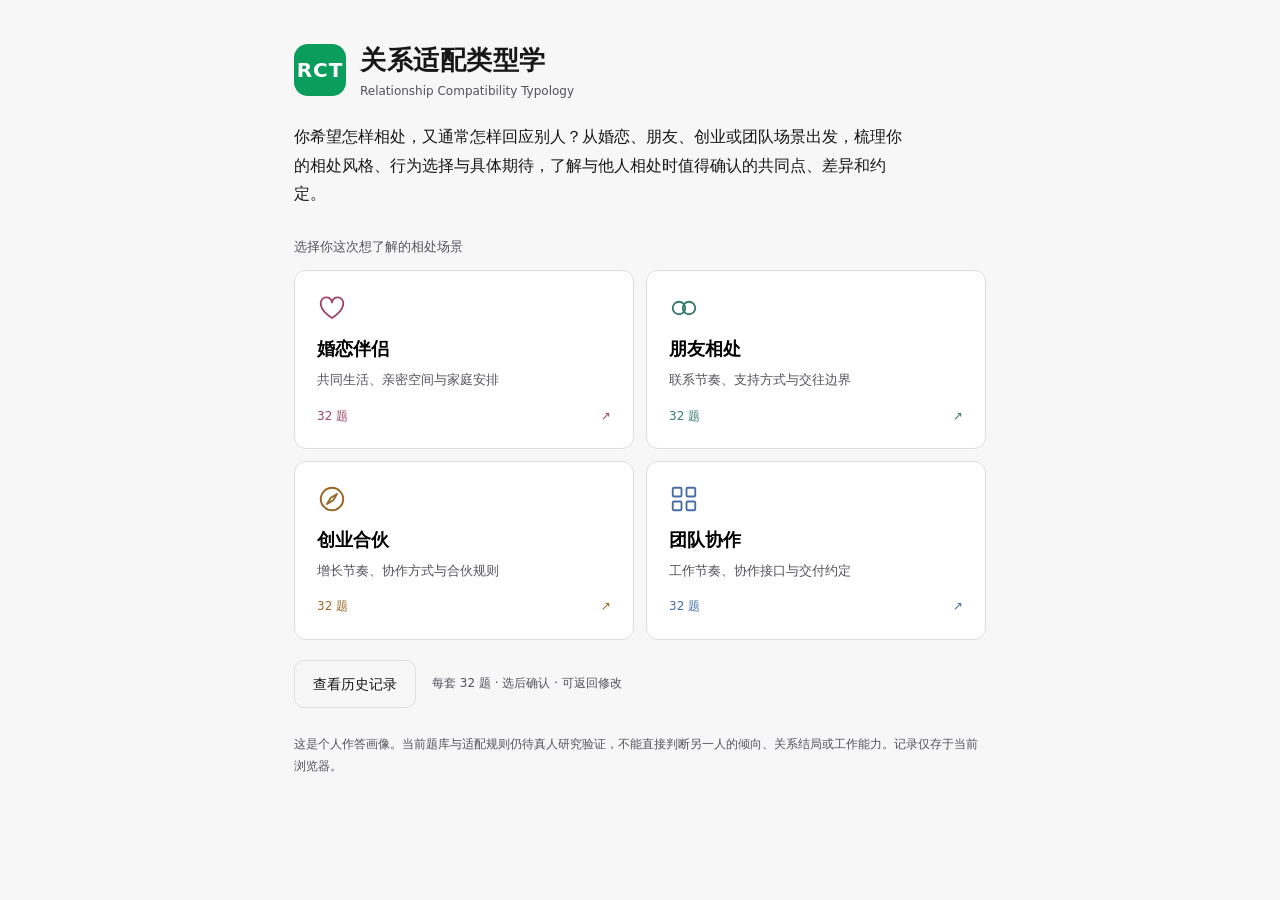
==== index.html @ 11aa34b8 "Add scene-specific assessments and fix persistent option highlight" ====
<!DOCTYPE html>
<html lang="zh-CN">
<head>
  <meta charset="UTF-8">
  <meta name="viewport" content="width=device-width, initial-scale=1.0">
  <meta name="description" content="RCT：分别从婚恋、朋友、创业和团队场景，梳理你的相处风格、行为选择与具体期待，形成个人画像和适配协商参考。">
  <title>RCT 关系适配类型学</title>
  <link rel="stylesheet" href="css/style.css?v=20261123-scenes-v2">
</head>
<body>
  <div class="app">

    <!-- ============ 首页 ============ -->
    <section id="page-home" class="page active">
      <header class="hero">
        <div class="brand">
          <span class="logo">RCT</span>
          <div class="brand-text">
            <h1>关系适配类型学</h1>
            <p class="sub">Relationship Compatibility Typology</p>
          </div>
        </div>
        <p class="lead">你希望怎样相处，又通常怎样回应别人？从婚恋、朋友、创业或团队场景出发，梳理你的相处风格、行为选择与具体期待，了解与他人相处时值得确认的共同点、差异和约定。</p>
      </header>

      <p class="entry-label">选择你这次想了解的相处场景</p>
      <div class="mode-cards" id="scene-entries"></div>
      <div class="home-history"><button type="button" id="btn-history" class="btn btn-ghost">查看历史记录<span id="history-count"></span></button><span class="muted">每套 32 题 · 选后确认 · 可返回修改</span></div>

      <div class="home-foot">
        <p class="muted">这是个人作答画像。当前题库与适配规则仍待真人研究验证，不能直接判断另一人的倾向、关系结局或工作能力。记录仅存于当前浏览器。</p>
      </div>
    </section>

    <!-- ============ 答题页 ============ -->
    <section id="page-quiz" class="page">
      <div class="quiz-scene-line"><strong id="quiz-scene"></strong><button type="button" class="text-btn" data-home>返回首页</button></div>
      <p id="quiz-context" class="quiz-context muted"></p>
      <div class="quiz-top">
        <div class="quiz-meta">
          <span id="quiz-sub">选择自己通常采用的做法</span>
          <span id="quiz-progress">第 1 / 32 题</span>
        </div>
        <div class="quiz-timer" id="quiz-timer">60s</div>
      </div>
      <div class="progress-track"><div id="quiz-progress-bar" class="progress-bar"></div></div>

      <div class="quiz-body">
        <h2 class="quiz-text" id="quiz-text" tabindex="-1"></h2>
        <div class="options" id="quiz-options" role="group" aria-labelledby="quiz-text"></div>
        <div class="quiz-actions"><button type="button" id="quiz-prev" class="btn btn-ghost" disabled>上一题</button><button type="button" id="quiz-next" class="btn" disabled>下一题</button></div>
        <p class="quiz-hint muted">60 秒仅作阅读提示，不会自动选择或跳题。</p>
      </div>
    </section>

    <!-- ============ 结果页 ============ -->
    <section id="page-result" class="page">
      <div class="result-card" id="result-card">
        <p class="result-scene" id="result-scene"></p>
        <div class="result-head">
          <span class="result-symbol" id="result-symbol"></span>
          <div>
            <div class="result-code" id="result-code"></div>
            <h2 id="result-type"></h2>
            <p class="result-axes" id="result-axes"></p>
          </div>
        </div>

        <p id="result-flex" class="profile-note hidden"></p>
        <div id="result-warn" class="warn-banner hidden"></div>

        <div class="result-grid">
          <div class="kv"><span class="k">核心特征</span><span id="result-core"></span></div>
          <div class="kv"><span class="k">行为线索</span><span id="result-strength"></span></div>
          <div class="kv"><span class="k">场景重点</span><span id="result-risk"></span></div>
        </div>

        <h3 class="sec-title">相处风格 · 三条方向轴</h3>
        <p class="dim-explainer muted">每轴三题，位置表示本次选择的合计方向。两端都可以有合理做法，不代表优劣或人群排名。</p>
        <div id="result-dims" class="dims"></div>

        <h3 class="sec-title">行为观察 · 八项回答分布</h3>
        <p class="dim-explainer muted">每项两题，按选项中主动说明、协商与跟进的行动计 0–6 分。图形只展示本次回答，不是能力评分或适配概率，面积没有综合意义。</p>
        <div id="result-radar" class="radar"></div>
        <div id="result-behaviors" class="behaviors"></div>

        <h3 class="sec-title">具体意愿与约定 · 单独确认</h3>
        <p class="dim-explainer muted">这些回答不计分、不被类型代替。实际适配需要与对方逐项确认。</p>
        <div id="result-conditions" class="conditions"></div>
        <div id="result-match" class="match-reco"></div>

        <div id="result-stability" class="stability hidden"></div>

        <div class="outcome-box">
          <h3 class="sec-title">研究反馈（可选）</h3>
          <p class="muted">可记录你与某人的实际相处情况。仅保存在当前浏览器，不会上传；导出后可供后续研究整理，保存反馈不会自动校准结果。</p>
          <div class="outcome-form">
            <label class="oc-field"><span>本次反馈场景</span>
              <input id="oc-relation" readonly>
            </label>
            <label class="oc-field"><span>相处时长</span>
              <select id="oc-duration">
                <option value="" selected disabled>请选择相处时长</option>
                <option value="short">&lt;6 个月</option>
                <option value="mid">6 个月–2 年</option>
                <option value="long">2 年以上</option>
              </select>
            </label>
            <label class="oc-field"><span>关系状态</span>
              <select id="oc-status">
                <option value="" selected disabled>请选择实际状态</option>
                <option value="good">稳定和谐</option>
                <option value="ok">一般</option>
                <option value="bad">矛盾较多</option>
                <option value="ended">已结束</option>
              </select>
            </label>
            <label class="oc-field"><span>对方在同一场景的自测风格（未知时留空）</span>
              <select id="oc-partner"><option value="">不知道或尚未测试</option></select>
            </label>
            <button id="btn-save-outcome" class="btn btn-ghost">保存到本地</button>
            <span id="oc-saved" class="muted hidden" role="status">已保存到当前浏览器 ✓</span>
          </div>
        </div>

        <p id="result-storage" class="storage-note muted" role="status"></p>
        <div class="actions">
          <button id="btn-again" class="btn">再测一次</button>
          <button id="btn-export-result" class="btn btn-ghost">导出本次画像</button>
          <button class="btn btn-ghost" data-home>返回首页</button>
        </div>
      </div>
    </section>

    <!-- ============ 历史页 ============ -->
    <section id="page-history" class="page">
      <div class="result-card">
        <h2 class="sec-title">历史记录</h2>
        <label class="oc-field history-filter"><span>查看场景</span><select id="history-scene"><option value="all">全部场景</option><option value="love">婚恋伴侣</option><option value="friend">朋友相处</option><option value="venture">创业合伙</option><option value="team">团队协作</option><option value="legacy">旧版通用测评</option></select></label>
        <div id="history-list"></div>
        <div class="actions">
          <button id="btn-export-json" class="btn btn-ghost">导出 JSON</button>
          <button id="btn-export-csv" class="btn btn-ghost">导出 CSV</button>
          <button class="btn" data-home>返回首页</button>
        </div>
      </div>
    </section>

  </div>

  <script src="js/questionBank.js?v=20261123-scenes-v2"></script>
  <script src="js/banks/love.js?v=20261123-scenes-v2"></script>
  <script src="js/banks/friend.js?v=20261123-scenes-v2"></script>
  <script src="js/banks/venture.js?v=20261123-scenes-v2"></script>
  <script src="js/banks/team.js?v=20261123-scenes-v2"></script>
  <script src="js/scoring.js?v=20261123-scenes-v2"></script>
  <script src="js/report.js?v=20261123-scenes-v2"></script>
  <script src="js/app.js?v=20261123-scenes-v2"></script>
</body>
</html>
---- css/style.css ----
:root {
  --green: #0a9d5c;
  --green-strong: #077a47;
  --green-soft: #e5f6ee;
  --ink: #171717;
  --muted: #52525b;
  --line: #dedee2;
  --bg: #f7f7f8;
  --card: #fff;
  --danger: #b73b31;
  --warn: #80561b;
  --warn-soft: #fdf3e0;
  --type-color: #347363;
  --radius: 12px;
  --font: "SF Pro Text", "PingFang SC", system-ui, -apple-system, "Segoe UI", Roboto, sans-serif;
}
* { box-sizing: border-box; margin: 0; padding: 0; }
html, body { font-family: var(--font); color: var(--ink); background: var(--bg); line-height: 1.6; -webkit-font-smoothing: antialiased; }
button, input, select { font: inherit; }
button { touch-action: manipulation; -webkit-tap-highlight-color: transparent; }
button:focus-visible, select:focus-visible, input:focus-visible, summary:focus-visible {
  outline: 3px solid #466da6; outline-offset: 3px;
}
.app { max-width: 740px; margin: 0 auto; padding: 40px 24px 64px; }
.page { display: none; }
.page.active { display: block; animation: fadein .2s ease; }
@keyframes fadein { from { opacity: 0; } to { opacity: 1; } }
.hidden { display: none !important; }
.muted { color: var(--muted); font-size: 14px; }

.hero { margin-bottom: 28px; }
.brand { display: flex; align-items: center; gap: 14px; margin-bottom: 22px; }
.logo { display: grid; place-items: center; width: 52px; height: 52px; border-radius: 14px; background: var(--green); color: #fff; font-weight: 700; font-size: 20px; letter-spacing: 1px; flex-shrink: 0; }
.brand-text h1 { font-size: 26px; font-weight: 700; letter-spacing: .5px; }
.brand-text .sub { color: var(--muted); font-size: 12px; }
.lead { font-size: 16px; line-height: 1.8; max-width: 620px; }
.entry-label { font-size: 13px; color: var(--muted); margin-bottom: 12px; }
.mode-cards { display: grid; grid-template-columns: 1fr 1fr; gap: 12px; }
.mode-card { position: relative; display: flex; flex-direction: column; align-items: flex-start; gap: 6px; min-width: 0; padding: 22px; background: var(--card); border: 1px solid var(--line); border-radius: var(--radius); text-align: left; cursor: pointer; transition: border-color .15s; }
.mode-icon { color: var(--scene-color); width: 30px; height: 30px; margin-bottom: 6px; }
.mode-icon svg { width: 100%; height: 100%; }
.mode-title { font-size: 18px; font-weight: 600; }
.mode-desc { font-size: 13px; color: var(--muted); line-height: 1.6; }
.mode-count { margin-top: 10px; color: var(--scene-color); font-size: 12px; width: 100%; display: flex; justify-content: space-between; }
.home-history { display: flex; align-items: center; gap: 16px; margin-top: 20px; flex-wrap: wrap; }
.home-history .muted { font-size: 12px; }
.home-foot { margin-top: 26px; }
.home-foot p { font-size: 12px; line-height: 1.8; }

.quiz-scene-line { display: flex; align-items: center; justify-content: space-between; gap: 12px; margin-bottom: 8px; }
.text-btn { border: 0; background: transparent; color: var(--muted); padding: 8px 4px; cursor: pointer; font-size: 13px; min-height: 44px; }
.quiz-context { font-size: 13px; margin-bottom: 24px; }
.quiz-top { display: flex; justify-content: space-between; align-items: center; margin-bottom: 10px; gap: 12px; }
.quiz-meta { display: flex; flex-direction: column; gap: 3px; }
#quiz-sub { font-size: 13px; font-weight: 500; }
#quiz-progress { font-size: 12px; color: var(--muted); }
.quiz-timer { font-size: 20px; font-weight: 600; color: var(--green-strong); min-width: 44px; text-align: right; font-variant-numeric: tabular-nums; }
.quiz-timer.danger { color: var(--danger); }
.progress-track { height: 4px; background: var(--line); border-radius: 2px; overflow: hidden; margin-bottom: 28px; }
.progress-bar { height: 100%; background: var(--green); }
.quiz-body { max-width: 620px; }
.quiz-text { font-size: 21px; font-weight: 600; line-height: 1.55; margin-bottom: 24px; }
.quiz-text:focus { outline: none; }
.options { display: flex; flex-direction: column; gap: 10px; }
.option { display: flex; align-items: center; justify-content: space-between; gap: 12px; width: 100%; padding: 16px 18px; background: var(--card); border: 1px solid var(--line); border-radius: 10px; font-size: 16px; text-align: left; cursor: pointer; color: var(--ink); line-height: 1.55; transition: border-color .15s, background .15s; }
.option-label { flex: 1; min-width: 0; }
.choice-marker { width: 20px; flex-shrink: 0; font-weight: 700; color: var(--green-strong); text-align: center; }
.option.selected { border-color: var(--green); background: var(--green-soft); font-weight: 600; }
/* 选中只能来自 .selected。鼠标 hover 保持中性色，触屏不设置 hover。 */
@media (hover: hover) and (pointer: fine) {
  .option:hover:not(.selected) { border-color: #9b9ba4; background: #fafafa; }
  .mode-card:hover { border-color: var(--scene-color); }
  .btn:not(:disabled):hover { background: var(--green-strong); }
  .btn-ghost:not(:disabled):hover { background: #eeeeef; }
}
.quiz-actions { display: flex; justify-content: space-between; gap: 12px; margin-top: 22px; }
.quiz-actions .btn { min-width: 108px; }
.quiz-hint { font-size: 12px; margin-top: 16px; }

.result-card { background: var(--card); border: 1px solid var(--line); border-radius: var(--radius); padding: 28px; }
.result-scene { font-size: 12px; color: var(--type-color); margin-bottom: 18px; }
.result-head { display: flex; align-items: flex-start; gap: 16px; margin-bottom: 22px; }
.result-symbol { width: 48px; height: 48px; color: var(--type-color); flex-shrink: 0; padding: 4px; margin-top: 6px; }
.result-symbol svg { width: 100%; height: 100%; }
.result-code { color: var(--type-color); font-weight: 700; font-size: 14px; letter-spacing: 1px; margin-bottom: 4px; }
.result-head h2 { font-size: 24px; font-weight: 700; line-height: 1.4; }
.result-axes { color: var(--muted); font-size: 13px; margin-top: 8px; line-height: 1.8; }
.profile-note { border-left: 3px solid var(--type-color); padding-left: 12px; color: var(--muted); font-size: 13px; margin-bottom: 20px; }
.warn-banner { background: var(--warn-soft); color: var(--warn); border-radius: 10px; padding: 12px 16px; font-size: 13px; margin-bottom: 20px; }
.result-grid { display: flex; flex-direction: column; gap: 12px; margin-bottom: 32px; }
.kv { display: flex; gap: 12px; font-size: 14px; line-height: 1.8; }
.kv .k { flex-shrink: 0; width: 64px; color: var(--muted); font-size: 12px; padding-top: 2px; }
.sec-title { font-size: 16px; font-weight: 600; margin-bottom: 12px; margin-top: 8px; }
.dim-explainer { margin-bottom: 16px; font-size: 12px; line-height: 1.8; }
.dims { display: flex; flex-direction: column; gap: 18px; margin-bottom: 32px; }
.axis-caption { display: flex; justify-content: space-between; font-size: 13px; margin-bottom: 12px; }
.axis-caption strong { font-weight: 500; }
.axis-caption span { color: var(--type-color); }
.axis-track { position: relative; height: 6px; border-radius: 4px; background: #ececee; margin: 0 6px; }
.axis-center { position: absolute; left: 50%; top: -3px; height: 12px; border-left: 1px solid #acacb3; }
.axis-point { position: absolute; width: 12px; height: 12px; background: var(--type-color); border: 2px solid var(--card); border-radius: 50%; top: -3px; transform: translateX(-50%); box-shadow: 0 0 0 1px var(--type-color); }
.dim-endpoints { display: flex; justify-content: space-between; gap: 8px; margin-top: 9px; font-size: 11px; color: var(--muted); }
.axis-evidence { font-size: 11px; margin-top: 6px; }

.radar { max-width: 440px; margin: -8px auto 8px; }
.radar svg { display: block; width: 100%; height: auto; }
.radar-ring { fill: none; stroke: #dedee2; stroke-width: 1; }
.radar-spoke { stroke: #e8e8eb; stroke-width: 1; }
.radar-data { fill: var(--type-color); fill-opacity: .12; stroke: var(--type-color); stroke-width: 1.5; }
.radar-dot { fill: var(--type-color); }
.radar text { font: 12px var(--font); fill: var(--muted); }
.behaviors { margin-bottom: 32px; }
.behavior-row { border-bottom: 1px solid var(--line); }
.behavior-row summary, .candidate-details > summary { cursor: pointer; font-size: 13px; padding: 14px 0; min-height: 44px; }
.behavior-row summary { display: flex; justify-content: space-between; align-items: baseline; gap: 12px; list-style: none; }
.behavior-row summary::before { content: "+"; width: 10px; color: var(--muted); }
.behavior-row[open] summary::before { content: "−"; }
.behavior-row summary > span:first-child { flex: 1; }
.behavior-level { color: var(--muted); font-size: 12px; }
.behavior-row > p { margin: 0 0 12px; font-size: 12px; line-height: 1.8; }
.answer-evidence { padding-left: 10px; border-left: 2px solid var(--line); }
.answer-evidence span, .answer-evidence strong { display: block; }
.answer-evidence span { color: var(--muted); }
.answer-evidence strong { font-weight: 500; }
.conditions { margin-bottom: 32px; }
.condition-row { padding: 14px 0; border-bottom: 1px solid var(--line); }
.condition-row > div { display: flex; flex-direction: column; gap: 4px; font-size: 14px; }
.condition-row strong { font-weight: 500; font-size: 12px; color: var(--muted); }
.condition-row p { font-size: 12px; line-height: 1.8; margin-top: 6px; }

.match-reco { margin-bottom: 28px; }
.match-needs { margin: 12px 0 10px; padding-left: 20px; font-size: 14px; }
.match-needs li { padding: 4px 0; }
.candidate-details { margin-top: 10px; border-top: 1px solid var(--line); }
.candidate-details > summary { color: var(--type-color); font-weight: 500; }
.match-group { display: flex; align-items: flex-start; gap: 12px; padding: 16px 0; border-bottom: 1px solid var(--line); }
.match-group:last-child { border-bottom: none; }
.match-label { flex-shrink: 0; width: 82px; padding: 4px 0; border-radius: 6px; font-size: 11px; font-weight: 500; text-align: center; background: #f1f1f4; color: var(--muted); }
.match-label.same { background: var(--green-soft); color: var(--green-strong); }
.match-label.discuss { background: var(--warn-soft); color: var(--warn); }
.match-types { display: flex; flex-direction: column; gap: 12px; flex: 1; min-width: 0; list-style: none; }
.match-candidate p { margin-top: 5px; font-size: 12px; overflow-wrap: anywhere; line-height: 1.8; }
.match-chip { display: inline-block; padding: 3px 8px; border-left: 2px solid var(--chip-color); font-size: 13px; color: var(--ink); }
.match-note { margin-top: 8px; font-size: 12px; }
.stability { background: #f2f2f5; border-radius: 10px; padding: 14px 16px; font-size: 12px; margin-bottom: 24px; }

.outcome-box { border-top: 1px solid var(--line); padding-top: 20px; margin-bottom: 24px; }
.outcome-box > p { font-size: 12px; line-height: 1.8; }
.outcome-form { display: flex; flex-direction: column; gap: 12px; margin-top: 12px; }
.oc-field { display: flex; flex-direction: column; gap: 6px; font-size: 12px; color: var(--muted); }
.oc-field select, .oc-field input { padding: 10px 12px; min-height: 44px; border: 1px solid var(--line); border-radius: 8px; font-size: 14px; color: var(--ink); background: var(--card); width: 100%; }
.oc-field input[readonly] { background: var(--bg); color: var(--muted); }
.storage-note { font-size: 12px; margin: 20px 0 12px; }
.actions { display: flex; flex-wrap: wrap; gap: 10px; margin-top: 12px; }
.btn { padding: 12px 18px; min-height: 44px; background: var(--green); color: #fff; border: 1px solid transparent; border-radius: 10px; font-size: 14px; font-weight: 600; cursor: pointer; }
.btn-ghost { background: transparent; color: var(--ink); border-color: var(--line); font-weight: 500; }
.btn:disabled { background: #e8e8eb; color: #73737b; border-color: transparent; cursor: default; }

.history-filter { margin-bottom: 20px; max-width: 240px; }
.history-summary { background: #f2f2f5; border-radius: 10px; padding: 14px 16px; font-size: 13px; margin-bottom: 16px; }
.history-summary .muted { margin-top: 8px; font-size: 12px; }
.history-item { display: flex; justify-content: space-between; align-items: center; gap: 16px; padding: 16px 0; border-bottom: 1px solid var(--line); }
.history-item > div { min-width: 0; }
.h-scene, .h-type, .h-time { display: block; }
.h-scene { color: var(--muted); font-size: 11px; margin-bottom: 4px; }
.h-type { font-weight: 500; font-size: 14px; overflow-wrap: anywhere; }
.h-time { color: var(--muted); font-size: 11px; margin-top: 4px; }
.history-item .btn { flex-shrink: 0; font-size: 12px; padding: 10px 12px; }
#btn-clear-history { margin-top: 20px; }
@media (max-width: 520px) {
  .app { padding: 24px 16px 48px; }
  .result-card { padding: 20px 16px; }
  .quiz-text { font-size: 19px; }
  .option { font-size: 15px; padding: 14px; }
  .brand-text h1 { font-size: 22px; }
  .mode-card { padding: 16px; }
  .mode-title { font-size: 16px; }
  .mode-desc { font-size: 12px; }
  .mode-icon { width: 26px; height: 26px; }
  .result-head { gap: 12px; }
  .result-symbol { width: 36px; height: 36px; }
  .result-head h2 { font-size: 20px; }
  .match-group { flex-direction: column; gap: 8px; }
  .behavior-row summary { gap: 7px; font-size: 12px; }
  .behavior-level { font-size: 11px; }
  .radar text { font-size: 13px; }
}
@media (prefers-reduced-motion: reduce) {
  .page.active { animation: none; }
  .option, .mode-card { transition: none; }
}
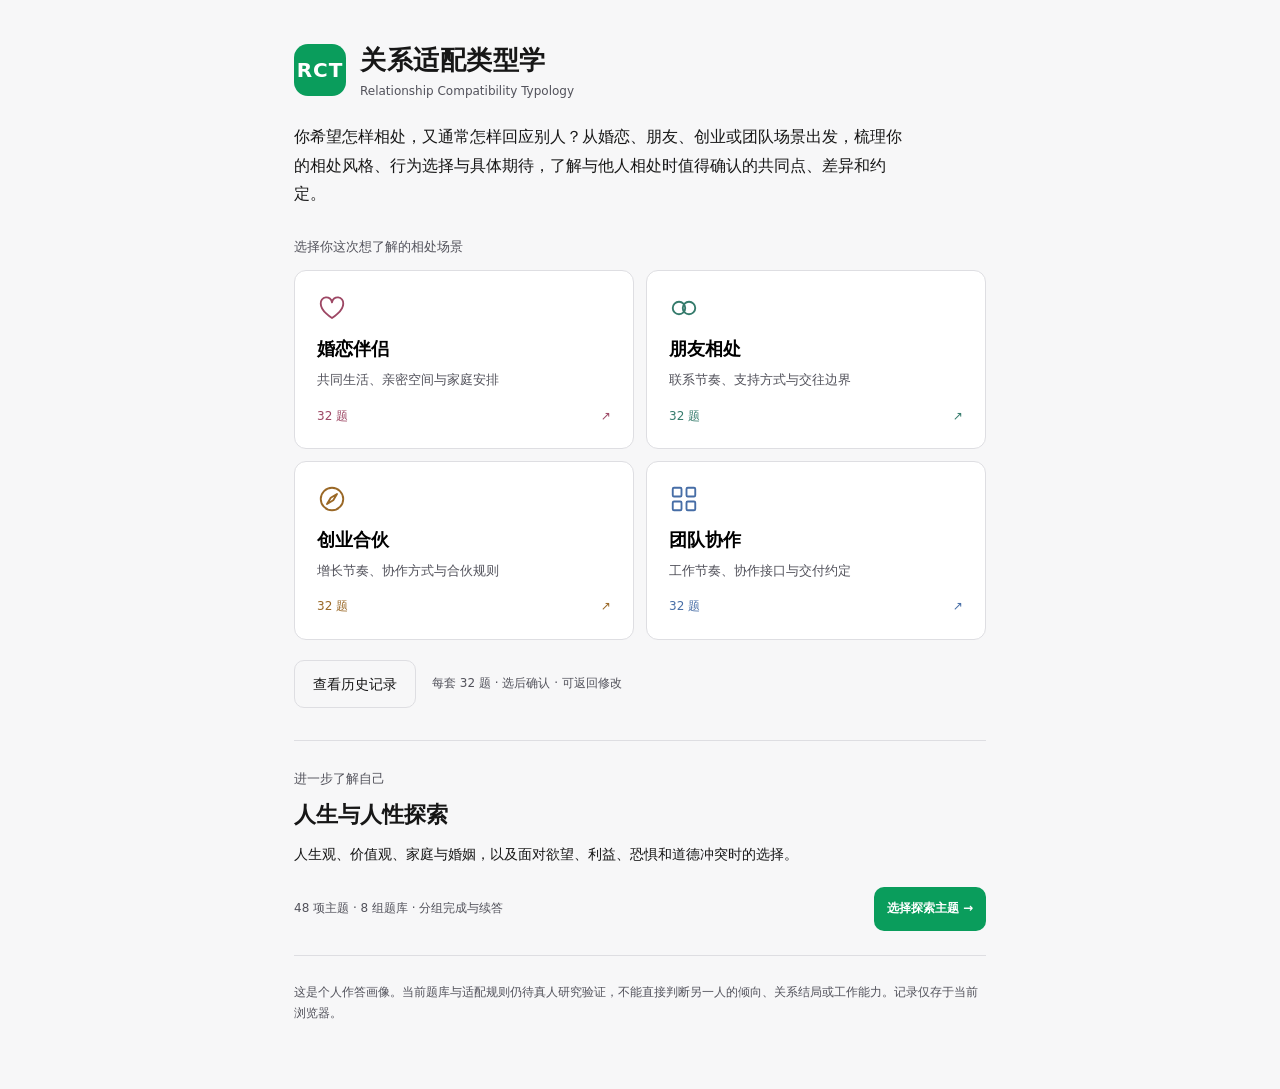
==== commit d9a146c7: "Add 48-topic self exploration and simplify Chinese questions" ====
--- a/index.html
+++ b/index.html
@@ -3,9 +3,9 @@
 <head>
   <meta charset="UTF-8">
   <meta name="viewport" content="width=device-width, initial-scale=1.0">
-  <meta name="description" content="RCT：分别从婚恋、朋友、创业和团队场景，梳理你的相处风格、行为选择与具体期待，形成个人画像和适配协商参考。">
+  <meta name="description" content="RCT：婚恋、朋友、创业、团队四套关系题库；另有涵盖人生、价值、家庭、欲望、忠诚和道德选择的48项自我探索。">
   <title>RCT 关系适配类型学</title>
-  <link rel="stylesheet" href="css/style.css?v=20261123-scenes-v2">
+  <link rel="stylesheet" href="css/style.css?v=20261123-exploration-v1">
 </head>
 <body>
   <div class="app">
@@ -26,6 +26,13 @@
       <p class="entry-label">选择你这次想了解的相处场景</p>
       <div class="mode-cards" id="scene-entries"></div>
       <div class="home-history"><button type="button" id="btn-history" class="btn btn-ghost">查看历史记录<span id="history-count"></span></button><span class="muted">每套 32 题 · 选后确认 · 可返回修改</span></div>
+
+      <div class="exploration-entry">
+        <span class="entry-label">进一步了解自己</span>
+        <h2>人生与人性探索</h2>
+        <p>人生观、价值观、家庭与婚姻，以及面对欲望、利益、恐惧和道德冲突时的选择。</p>
+        <div class="ex-group-bottom"><span class="muted">48 项主题 · 8 组题库 · 分组完成与续答</span><button type="button" id="btn-exploration" class="btn">选择探索主题 →</button></div>
+      </div>
 
       <div class="home-foot">
         <p class="muted">这是个人作答画像。当前题库与适配规则仍待真人研究验证，不能直接判断另一人的倾向、关系结局或工作能力。记录仅存于当前浏览器。</p>
@@ -146,15 +153,76 @@
       </div>
     </section>
 
+    <section id="page-exploration" class="page">
+      <div class="quiz-scene-line"><strong>人生与人性探索</strong><button type="button" class="text-btn" data-home>返回首页</button></div>
+      <h2 class="ex-heading">从你在意的主题开始</h2>
+      <p class="ex-intro">每组包含 6 项主题，约 30 题，不必一次做完。结果逐项梳理你的回答，并给出反思问题。涉及亲密、信仰或生命的内容可以跳过。</p>
+      <p id="ex-total" class="ex-total"></p>
+      <p id="ex-hub-storage" class="storage-note muted" role="status"></p>
+      <div id="ex-groups" class="ex-groups"></div>
+      <div class="actions">
+        <button type="button" id="ex-overview" class="btn">查看 48 项总览</button>
+        <button type="button" id="ex-export-data" class="btn btn-ghost">导出探索记录</button>
+        <button type="button" id="ex-clear" class="btn btn-ghost">清空探索记录</button>
+      </div>
+      <h3 class="sec-title ex-history-title">已保存的探索报告</h3>
+      <div id="ex-snapshots"></div>
+      <p class="quiz-hint muted">这 48 项是内容主题，存在交叉。题库尚未经过真人效度研究，回答用于自我梳理，不用于判断人品或预测行为。记录仅存当前浏览器。</p>
+    </section>
+
+    <section id="page-exploration-quiz" class="page">
+      <div class="quiz-scene-line"><strong id="ex-quiz-group"></strong><button type="button" class="text-btn" data-ex-hub>返回主题页</button></div>
+      <p id="ex-quiz-hint" class="quiz-context muted"></p>
+      <div class="quiz-top"><span id="ex-topic" class="ex-topic-label"></span><span id="ex-quiz-progress" class="muted"></span></div>
+      <div class="progress-track"><div id="ex-progress-bar" class="progress-bar"></div></div>
+      <div class="quiz-body">
+        <h2 id="ex-text" class="quiz-text" tabindex="-1"></h2>
+        <div id="ex-options" class="options" role="group" aria-labelledby="ex-text"></div>
+        <div class="quiz-actions ex-quiz-actions">
+          <button type="button" id="ex-prev" class="btn btn-ghost">上一题</button>
+          <button type="button" id="ex-skip" class="btn btn-ghost">跳过本题</button>
+          <button type="button" id="ex-next" class="btn" disabled>下一题</button>
+        </div>
+        <p id="ex-quiz-storage" class="quiz-hint muted" role="status"></p>
+      </div>
+    </section>
+
+    <section id="page-exploration-result" class="page">
+      <div class="result-card">
+        <div class="quiz-scene-line"><strong>人生与人性探索 · 回答梳理</strong><button type="button" class="text-btn" data-ex-hub>返回主题页</button></div>
+        <h2 id="ex-report-title" class="ex-heading"></h2>
+        <p id="ex-report-meta" class="ex-total"></p>
+        <p class="ex-intro">展开主题，查看你在每个情境中的选择与反思提示。你可以用真实经历核对回答，也可以回看修改。跳过与未答均保留原状态。</p>
+        <p class="profile-note">本结果记录的是你此刻报告的选择。实际行为还受处境、资源和关系影响；不生成忠诚度、人品分或心理诊断。</p>
+        <div id="ex-report-topics"></div>
+        <p id="ex-report-storage" class="storage-note muted" role="status"></p>
+        <div class="actions">
+          <button type="button" id="ex-export-report" class="btn">导出本次报告</button>
+          <button type="button" class="btn btn-ghost" data-ex-hub>继续其他主题</button>
+          <button type="button" class="btn btn-ghost" data-home>返回首页</button>
+        </div>
+      </div>
+    </section>
   </div>
 
-  <script src="js/questionBank.js?v=20261123-scenes-v2"></script>
-  <script src="js/banks/love.js?v=20261123-scenes-v2"></script>
-  <script src="js/banks/friend.js?v=20261123-scenes-v2"></script>
-  <script src="js/banks/venture.js?v=20261123-scenes-v2"></script>
-  <script src="js/banks/team.js?v=20261123-scenes-v2"></script>
-  <script src="js/scoring.js?v=20261123-scenes-v2"></script>
-  <script src="js/report.js?v=20261123-scenes-v2"></script>
-  <script src="js/app.js?v=20261123-scenes-v2"></script>
+  <script src="js/questionBank.js?v=20261123-exploration-v1"></script>
+  <script src="js/banks/love.js?v=20261123-exploration-v1"></script>
+  <script src="js/banks/friend.js?v=20261123-exploration-v1"></script>
+  <script src="js/banks/venture.js?v=20261123-exploration-v1"></script>
+  <script src="js/banks/team.js?v=20261123-exploration-v1"></script>
+  <script src="js/scoring.js?v=20261123-exploration-v1"></script>
+  <script src="js/report.js?v=20261123-exploration-v1"></script>
+  <script src="js/exploration/catalog.js?v=20261123-exploration-v1"></script>
+  <script src="js/exploration/banks/needs.js?v=20261123-exploration-v1"></script>
+  <script src="js/exploration/banks/bonds.js?v=20261123-exploration-v1"></script>
+  <script src="js/exploration/banks/self.js?v=20261123-exploration-v1"></script>
+  <script src="js/exploration/banks/meaning.js?v=20261123-exploration-v1"></script>
+  <script src="js/exploration/banks/ethics.js?v=20261123-exploration-v1"></script>
+  <script src="js/exploration/banks/choices.js?v=20261123-exploration-v1"></script>
+  <script src="js/exploration/banks/society.js?v=20261123-exploration-v1"></script>
+  <script src="js/exploration/banks/growth.js?v=20261123-exploration-v1"></script>
+  <script src="js/exploration/model.js?v=20261123-exploration-v1"></script>
+  <script src="js/app.js?v=20261123-exploration-v1"></script>
+  <script src="js/exploration/app.js?v=20261123-exploration-v1"></script>
 </body>
 </html>
--- a/css/style.css
+++ b/css/style.css
@@ -167,6 +167,41 @@
 .h-time { color: var(--muted); font-size: 11px; margin-top: 4px; }
 .history-item .btn { flex-shrink: 0; font-size: 12px; padding: 10px 12px; }
 #btn-clear-history { margin-top: 20px; }
+.exploration-entry { margin-top: 32px; padding: 24px 0; border-top: 1px solid var(--line); border-bottom: 1px solid var(--line); }
+.exploration-entry h2 { font-size: 22px; margin: 6px 0 10px; }
+.exploration-entry > p { font-size: 14px; line-height: 1.8; max-width: 560px; }
+.exploration-entry .ex-group-bottom { margin-top: 20px; }
+.ex-heading { font-size: 24px; line-height: 1.5; margin: 24px 0 12px; }
+.ex-intro { color: var(--muted); font-size: 14px; line-height: 1.8; margin-bottom: 20px; }
+.ex-total { font-size: 13px; color: var(--green-strong); }
+.ex-groups { display: grid; grid-template-columns: 1fr 1fr; gap: 12px; margin-bottom: 24px; }
+.ex-group { background: var(--card); border: 1px solid var(--line); border-radius: var(--radius); padding: 18px; min-width: 0; }
+.ex-group-head { display: flex; align-items: baseline; justify-content: space-between; gap: 8px; margin-bottom: 12px; }
+.ex-group-head h3 { font-size: 16px; color: var(--scene-color); font-weight: 600; }
+.ex-group-head > span { flex-shrink: 0; font-size: 11px; color: var(--muted); }
+.ex-group > p { font-size: 12px; line-height: 1.9; }
+.ex-group-bottom { display: flex; align-items: center; justify-content: space-between; gap: 12px; flex-wrap: wrap; margin-top: 16px; }
+.ex-group-bottom .muted { font-size: 12px; }
+.ex-group-bottom .btn { padding: 10px 12px; font-size: 12px; }
+.ex-history-title { margin-top: 36px; }
+.ex-topic-label { font-size: 13px; color: var(--green-strong); }
+#ex-quiz-progress { flex-shrink: 0; font-size: 12px; }
+.ex-quiz-actions { flex-wrap: wrap; }
+.ex-quiz-actions .btn { min-width: 0; }
+.ex-topic-report { border-bottom: 1px solid var(--line); }
+.ex-topic-report > summary { display: flex; align-items: flex-start; gap: 12px; justify-content: space-between; list-style: none; cursor: pointer; padding: 20px 0; }
+.ex-topic-report > summary::before { content: "+"; color: var(--muted); }
+.ex-topic-report[open] > summary::before { content: "−"; }
+.ex-topic-report > summary > span:first-of-type { flex: 1; min-width: 0; }
+.ex-topic-report summary strong { font-size: 15px; font-weight: 600; }
+.ex-topic-preview { display: block; font-size: 12px; color: var(--muted); margin-top: 6px; line-height: 1.8; }
+.ex-topic-count { flex-shrink: 0; color: var(--muted); font-size: 11px; padding-top: 3px; }
+.ex-topic-body { padding-bottom: 20px; }
+.ex-reflection { background: var(--bg); padding: 12px 14px; font-size: 13px; line-height: 1.8; border-radius: 8px; margin-bottom: 18px; }
+.ex-facet { padding-left: 12px; border-left: 2px solid var(--line); margin-bottom: 20px; }
+.ex-facet-label { font-size: 11px; color: var(--green-strong); }
+.ex-facet p { font-size: 12px; color: var(--muted); margin: 4px 0; }
+.ex-facet strong { display: block; font-size: 14px; font-weight: 500; line-height: 1.8; }
 @media (max-width: 520px) {
   .app { padding: 24px 16px 48px; }
   .result-card { padding: 20px 16px; }
@@ -184,6 +219,10 @@
   .behavior-row summary { gap: 7px; font-size: 12px; }
   .behavior-level { font-size: 11px; }
   .radar text { font-size: 13px; }
+  .ex-groups { grid-template-columns: 1fr; }
+  .ex-heading { font-size: 21px; }
+  .ex-topic-count { font-size: 10px; }
+  .ex-quiz-actions .btn { font-size: 13px; padding: 12px; }
 }
 @media (prefers-reduced-motion: reduce) {
   .page.active { animation: none; }
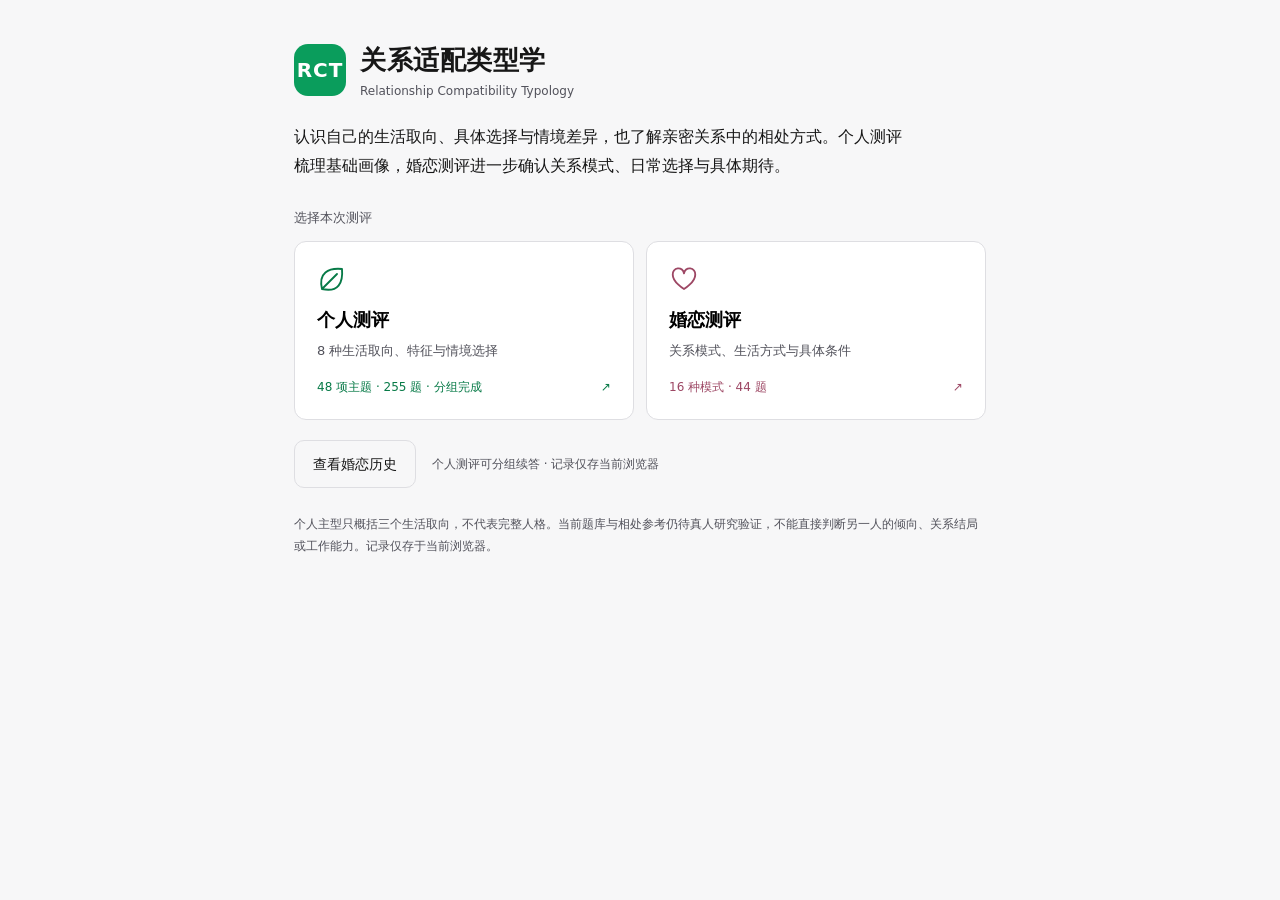
==== commit d21f6a77: "Clarify personal life orientations and separate romance assessment modes" ====
--- a/index.html
+++ b/index.html
@@ -3,9 +3,9 @@
 <head>
   <meta charset="UTF-8">
   <meta name="viewport" content="width=device-width, initial-scale=1.0">
-  <meta name="description" content="RCT：婚恋、朋友、创业、团队四套关系题库；另有涵盖人生、价值、家庭、欲望、忠诚和道德选择的48项自我探索。">
+  <meta name="description" content="RCT：个人测评与婚恋测评。从48项主题的实际回答梳理个人特征，了解相处中的共同点、差异和具体约定。">
   <title>RCT 关系适配类型学</title>
-  <link rel="stylesheet" href="css/style.css?v=20261123-exploration-v1">
+  <link rel="stylesheet" href="css/style.css?v=20261123-structure-v2">
 </head>
 <body>
   <div class="app">
@@ -20,22 +20,15 @@
             <p class="sub">Relationship Compatibility Typology</p>
           </div>
         </div>
-        <p class="lead">你希望怎样相处，又通常怎样回应别人？从婚恋、朋友、创业或团队场景出发，梳理你的相处风格、行为选择与具体期待，了解与他人相处时值得确认的共同点、差异和约定。</p>
+        <p class="lead">认识自己的生活取向、具体选择与情境差异，也了解亲密关系中的相处方式。个人测评梳理基础画像，婚恋测评进一步确认关系模式、日常选择与具体期待。</p>
       </header>
 
-      <p class="entry-label">选择你这次想了解的相处场景</p>
+      <p class="entry-label">选择本次测评</p>
       <div class="mode-cards" id="scene-entries"></div>
-      <div class="home-history"><button type="button" id="btn-history" class="btn btn-ghost">查看历史记录<span id="history-count"></span></button><span class="muted">每套 32 题 · 选后确认 · 可返回修改</span></div>
-
-      <div class="exploration-entry">
-        <span class="entry-label">进一步了解自己</span>
-        <h2>人生与人性探索</h2>
-        <p>人生观、价值观、家庭与婚姻，以及面对欲望、利益、恐惧和道德冲突时的选择。</p>
-        <div class="ex-group-bottom"><span class="muted">48 项主题 · 8 组题库 · 分组完成与续答</span><button type="button" id="btn-exploration" class="btn">选择探索主题 →</button></div>
-      </div>
+      <div class="home-history"><button type="button" id="btn-history" class="btn btn-ghost">查看婚恋历史<span id="history-count"></span></button><span class="muted">个人测评可分组续答 · 记录仅存当前浏览器</span></div>
 
       <div class="home-foot">
-        <p class="muted">这是个人作答画像。当前题库与适配规则仍待真人研究验证，不能直接判断另一人的倾向、关系结局或工作能力。记录仅存于当前浏览器。</p>
+        <p class="muted">个人主型只概括三个生活取向，不代表完整人格。当前题库与相处参考仍待真人研究验证，不能直接判断另一人的倾向、关系结局或工作能力。记录仅存于当前浏览器。</p>
       </div>
     </section>
 
@@ -46,7 +39,7 @@
       <div class="quiz-top">
         <div class="quiz-meta">
           <span id="quiz-sub">选择自己通常采用的做法</span>
-          <span id="quiz-progress">第 1 / 32 题</span>
+          <span id="quiz-progress">第 1 / 44 题</span>
         </div>
         <div class="quiz-timer" id="quiz-timer">60s</div>
       </div>
@@ -69,6 +62,7 @@
           <div>
             <div class="result-code" id="result-code"></div>
             <h2 id="result-type"></h2>
+            <p id="result-subtype" class="result-subtype"></p>
             <p class="result-axes" id="result-axes"></p>
           </div>
         </div>
@@ -81,10 +75,15 @@
           <div class="kv"><span class="k">行为线索</span><span id="result-strength"></span></div>
           <div class="kv"><span class="k">场景重点</span><span id="result-risk"></span></div>
         </div>
-
-        <h3 class="sec-title">相处风格 · 三条方向轴</h3>
-        <p class="dim-explainer muted">每轴三题，位置表示本次选择的合计方向。两端都可以有合理做法，不代表优劣或人群排名。</p>
+        <div id="result-explanation"></div>
+
+        <div id="result-foundation"></div>
+        <h3 class="sec-title">婚恋模式 · 四条专项方向</h3>
+        <p class="dim-explainer muted">每轴三题，位置表示本次选择的合计方向。展开可看题目依据；两端不代表优劣或人群排名。</p>
         <div id="result-dims" class="dims"></div>
+        <h3 class="sec-title">生活方式 · 独立保留</h3>
+        <p class="dim-explainer muted">生活节奏、陪伴和开支取向用于讨论日常安排，不参与婚恋模式分类。</p>
+        <div id="result-lifestyle"></div>
 
         <h3 class="sec-title">行为观察 · 八项回答分布</h3>
         <p class="dim-explainer muted">每项两题，按选项中主动说明、协商与跟进的行动计 0–6 分。图形只展示本次回答，不是能力评分或适配概率，面积没有综合意义。</p>
@@ -143,7 +142,7 @@
     <section id="page-history" class="page">
       <div class="result-card">
         <h2 class="sec-title">历史记录</h2>
-        <label class="oc-field history-filter"><span>查看场景</span><select id="history-scene"><option value="all">全部场景</option><option value="love">婚恋伴侣</option><option value="friend">朋友相处</option><option value="venture">创业合伙</option><option value="team">团队协作</option><option value="legacy">旧版通用测评</option></select></label>
+        <label class="oc-field history-filter"><span>查看记录</span><select id="history-scene"><option value="all">全部记录</option><option value="love">婚恋测评</option><option value="legacy">其他旧版记录</option></select></label>
         <div id="history-list"></div>
         <div class="actions">
           <button id="btn-export-json" class="btn btn-ghost">导出 JSON</button>
@@ -154,18 +153,22 @@
     </section>
 
     <section id="page-exploration" class="page">
-      <div class="quiz-scene-line"><strong>人生与人性探索</strong><button type="button" class="text-btn" data-home>返回首页</button></div>
+      <div class="quiz-scene-line"><strong>个人测评</strong><button type="button" class="text-btn" data-home>返回首页</button></div>
       <h2 class="ex-heading">从你在意的主题开始</h2>
-      <p class="ex-intro">每组包含 6 项主题，约 30 题，不必一次做完。结果逐项梳理你的回答，并给出反思问题。涉及亲密、信仰或生命的内容可以跳过。</p>
+      <p class="ex-intro">每组包含 6 项主题，共 30–36 题，可分组续答。三个生活方向形成生活取向主型，不代表完整人格；48 项主题中的具体特征与情境选择分别解释。涉及亲密、信仰或生命的内容可以跳过。</p>
       <p id="ex-total" class="ex-total"></p>
       <p id="ex-hub-storage" class="storage-note muted" role="status"></p>
       <div id="ex-groups" class="ex-groups"></div>
+      <details class="explanation-rules personal-library">
+        <summary>认识本版 8 种生活取向主型</summary>
+        <div id="ex-type-library"></div>
+      </details>
       <div class="actions">
-        <button type="button" id="ex-overview" class="btn">查看 48 项总览</button>
+        <button type="button" id="ex-overview" class="btn">查看个人综合画像</button>
         <button type="button" id="ex-export-data" class="btn btn-ghost">导出探索记录</button>
         <button type="button" id="ex-clear" class="btn btn-ghost">清空探索记录</button>
       </div>
-      <h3 class="sec-title ex-history-title">已保存的探索报告</h3>
+      <h3 class="sec-title ex-history-title">已保存的个人报告</h3>
       <div id="ex-snapshots"></div>
       <p class="quiz-hint muted">这 48 项是内容主题，存在交叉。题库尚未经过真人效度研究，回答用于自我梳理，不用于判断人品或预测行为。记录仅存当前浏览器。</p>
     </section>
@@ -189,11 +192,12 @@
 
     <section id="page-exploration-result" class="page">
       <div class="result-card">
-        <div class="quiz-scene-line"><strong>人生与人性探索 · 回答梳理</strong><button type="button" class="text-btn" data-ex-hub>返回主题页</button></div>
+        <div class="quiz-scene-line"><strong>个人测评 · 本次画像</strong><button type="button" class="text-btn" data-ex-hub>返回主题页</button></div>
         <h2 id="ex-report-title" class="ex-heading"></h2>
         <p id="ex-report-meta" class="ex-total"></p>
-        <p class="ex-intro">展开主题，查看你在每个情境中的选择与反思提示。你可以用真实经历核对回答，也可以回看修改。跳过与未答均保留原状态。</p>
-        <p class="profile-note">本结果记录的是你此刻报告的选择。实际行为还受处境、资源和关系影响；不生成忠诚度、人品分或心理诊断。</p>
+        <div id="ex-profile"></div>
+        <h3 class="sec-title report-section-title">逐项回答 · 完整依据</h3>
+        <p class="ex-intro">展开主题查看题目与实际选择，可用真实经历核对。跳过和未答保留原状态。</p>
         <div id="ex-report-topics"></div>
         <p id="ex-report-storage" class="storage-note muted" role="status"></p>
         <div class="actions">
@@ -205,24 +209,24 @@
     </section>
   </div>
 
-  <script src="js/questionBank.js?v=20261123-exploration-v1"></script>
-  <script src="js/banks/love.js?v=20261123-exploration-v1"></script>
-  <script src="js/banks/friend.js?v=20261123-exploration-v1"></script>
-  <script src="js/banks/venture.js?v=20261123-exploration-v1"></script>
-  <script src="js/banks/team.js?v=20261123-exploration-v1"></script>
-  <script src="js/scoring.js?v=20261123-exploration-v1"></script>
-  <script src="js/report.js?v=20261123-exploration-v1"></script>
-  <script src="js/exploration/catalog.js?v=20261123-exploration-v1"></script>
-  <script src="js/exploration/banks/needs.js?v=20261123-exploration-v1"></script>
-  <script src="js/exploration/banks/bonds.js?v=20261123-exploration-v1"></script>
-  <script src="js/exploration/banks/self.js?v=20261123-exploration-v1"></script>
-  <script src="js/exploration/banks/meaning.js?v=20261123-exploration-v1"></script>
-  <script src="js/exploration/banks/ethics.js?v=20261123-exploration-v1"></script>
-  <script src="js/exploration/banks/choices.js?v=20261123-exploration-v1"></script>
-  <script src="js/exploration/banks/society.js?v=20261123-exploration-v1"></script>
-  <script src="js/exploration/banks/growth.js?v=20261123-exploration-v1"></script>
-  <script src="js/exploration/model.js?v=20261123-exploration-v1"></script>
-  <script src="js/app.js?v=20261123-exploration-v1"></script>
-  <script src="js/exploration/app.js?v=20261123-exploration-v1"></script>
+  <script src="js/questionBank.js?v=20261123-structure-v2"></script>
+  <script src="js/banks/love.js?v=20261123-structure-v2"></script>
+  <script src="js/scoring.js?v=20261123-structure-v2"></script>
+  <script src="js/report.js?v=20261123-structure-v2"></script>
+  <script src="js/exploration/catalog.js?v=20261123-structure-v2"></script>
+  <script src="js/exploration/banks/needs.js?v=20261123-structure-v2"></script>
+  <script src="js/exploration/banks/bonds.js?v=20261123-structure-v2"></script>
+  <script src="js/exploration/banks/self.js?v=20261123-structure-v2"></script>
+  <script src="js/exploration/banks/meaning.js?v=20261123-structure-v2"></script>
+  <script src="js/exploration/banks/ethics.js?v=20261123-structure-v2"></script>
+  <script src="js/exploration/banks/choices.js?v=20261123-structure-v2"></script>
+  <script src="js/exploration/banks/society.js?v=20261123-structure-v2"></script>
+  <script src="js/exploration/banks/growth.js?v=20261123-structure-v2"></script>
+  <script src="js/exploration/banks/main.js?v=20261123-structure-v2"></script>
+  <script src="js/exploration/types.js?v=20261123-structure-v2"></script>
+  <script src="js/exploration/profile.js?v=20261123-structure-v2"></script>
+  <script src="js/exploration/model.js?v=20261123-structure-v2"></script>
+  <script src="js/app.js?v=20261123-structure-v2"></script>
+  <script src="js/exploration/app.js?v=20261123-structure-v2"></script>
 </body>
 </html>
--- a/css/style.css
+++ b/css/style.css
@@ -83,6 +83,7 @@
 .result-symbol { width: 48px; height: 48px; color: var(--type-color); flex-shrink: 0; padding: 4px; margin-top: 6px; }
 .result-symbol svg { width: 100%; height: 100%; }
 .result-code { color: var(--type-color); font-weight: 700; font-size: 14px; letter-spacing: 1px; margin-bottom: 4px; }
+.result-subtype { color: var(--type-color); font-size: 17px; line-height: 1.6; margin: 4px 0 10px; }
 .result-head h2 { font-size: 24px; font-weight: 700; line-height: 1.4; }
 .result-axes { color: var(--muted); font-size: 13px; margin-top: 8px; line-height: 1.8; }
 .profile-note { border-left: 3px solid var(--type-color); padding-left: 12px; color: var(--muted); font-size: 13px; margin-bottom: 20px; }
@@ -202,6 +203,38 @@
 .ex-facet-label { font-size: 11px; color: var(--green-strong); }
 .ex-facet p { font-size: 12px; color: var(--muted); margin: 4px 0; }
 .ex-facet strong { display: block; font-size: 14px; font-weight: 500; line-height: 1.8; }
+.report-section-title { margin-top: 32px; }
+.personal-summary { margin: 24px 0; padding: 22px 0; border-top: 2px solid var(--green); border-bottom: 1px solid var(--line); }
+.personal-summary h2 { font-size: 24px; line-height: 1.5; margin-bottom: 12px; }
+.personal-summary > p:not(.entry-label) { font-size: 14px; line-height: 1.9; }
+.personal-summary .muted { margin-top: 12px; font-size: 12px; }
+.personal-type-library { display: grid; grid-template-columns: repeat(2, minmax(0, 1fr)); gap: 0 24px; }
+.personal-type-item, .personal-classified-type { padding: 16px 0; border-bottom: 1px solid var(--line); overflow-wrap: anywhere; }
+.personal-type-item h4, .personal-classified-type h4 { font-size: 15px; line-height: 1.7; }
+.personal-type-item p, .personal-classified-type p { margin-top: 8px; font-size: 13px; line-height: 1.9; }
+.personal-library { margin: 20px 0; }
+.result-symbol { font-size: 36px; line-height: 1.2; }
+@media (max-width: 600px) { .personal-type-library { grid-template-columns: 1fr; } }
+.feature-row, .situation-row, .relationship-reference { padding: 18px 0; border-bottom: 1px solid var(--line); overflow-wrap: anywhere; }
+.feature-heading { display: flex; justify-content: space-between; align-items: baseline; gap: 12px; }
+.feature-heading > span, .reference-example { color: var(--muted); font-size: 11px; font-weight: 400; }
+.feature-row h4, .relationship-reference h4, .situation-row > strong { font-size: 15px; font-weight: 600; }
+.feature-row p, .situation-row p, .relationship-reference p { font-size: 13px; line-height: 1.9; margin-top: 8px; }
+.reference-label { font-size: 12px; color: var(--muted); margin-right: 10px; }
+.reference-heading { font-size: 15px; margin-top: 24px; padding-left: 10px; border-left: 3px solid var(--green); }
+.profile-context { max-width: 300px; margin: 18px 0; }
+.empty-explanation { color: var(--muted); font-size: 13px; line-height: 1.9; margin: 12px 0 20px; }
+.explanation-evidence { margin-top: 10px; }
+.explanation-evidence > summary, .explanation-rules > summary { min-height: 44px; padding: 10px 0; color: var(--green-strong); font-size: 12px; cursor: pointer; }
+.explanation-evidence .answer-evidence { font-size: 12px; margin: 8px 0 12px; }
+.explanation-rules { margin: 28px 0; padding: 8px 0; border-top: 1px solid var(--line); border-bottom: 1px solid var(--line); }
+.explanation-rules p { font-size: 12px; line-height: 1.9; color: var(--muted); margin-bottom: 12px; }
+.profile-lines > div { display: grid; grid-template-columns: 100px 1fr; gap: 12px; padding: 12px 0; border-bottom: 1px solid var(--line); }
+.profile-lines p { font-size: 13px; line-height: 1.9; }
+.profile-lines .reference-label { margin-right: 0; padding-top: 3px; }
+.candidate-details .match-types { padding: 12px 0; }
+.match-candidate > strong { font-size: 13px; font-weight: 500; }
+.explanation-evidence[open], .ex-topic-body { animation: fadein .15s ease; }
 @media (max-width: 520px) {
   .app { padding: 24px 16px 48px; }
   .result-card { padding: 20px 16px; }
@@ -223,8 +256,13 @@
   .ex-heading { font-size: 21px; }
   .ex-topic-count { font-size: 10px; }
   .ex-quiz-actions .btn { font-size: 13px; padding: 12px; }
+  .personal-summary h2 { font-size: 21px; }
+  .feature-heading { flex-direction: column; gap: 4px; }
+  .profile-lines > div { grid-template-columns: 1fr; gap: 4px; }
+  .result-head > div { min-width: 0; }
+  .result-head h2 { overflow-wrap: anywhere; }
 }
 @media (prefers-reduced-motion: reduce) {
-  .page.active { animation: none; }
+  .page.active, .explanation-evidence[open], .ex-topic-body { animation: none; }
   .option, .mode-card { transition: none; }
 }
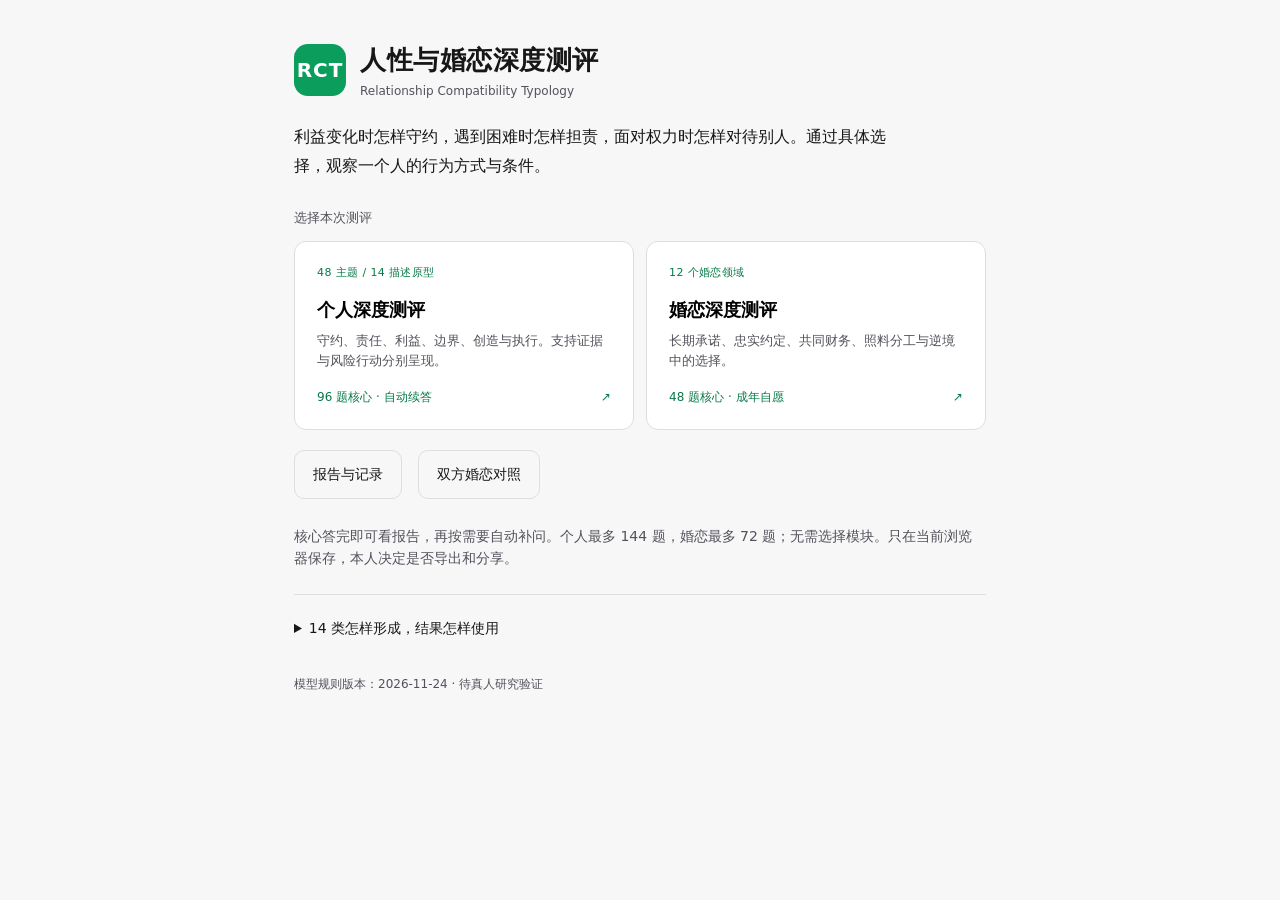
==== commit 3fb849d8: "Replace shallow assessments with traceable personal and marriage evidence reports" ====
--- a/index.html
+++ b/index.html
@@ -3,230 +3,130 @@
 <head>
   <meta charset="UTF-8">
   <meta name="viewport" content="width=device-width, initial-scale=1.0">
-  <meta name="description" content="RCT：个人测评与婚恋测评。从48项主题的实际回答梳理个人特征，了解相处中的共同点、差异和具体约定。">
-  <title>RCT 关系适配类型学</title>
-  <link rel="stylesheet" href="css/style.css?v=20261123-structure-v2">
+  <meta name="description" content="RCT 人性与婚恋深度测评：48个人主题、14种描述原型、12个婚恋领域。查看具体选择、风险行动、相反证据与未观察内容。">
+  <title>RCT 人性与婚恋深度测评</title>
+  <link rel="stylesheet" href="css/style.css?v=20261124-depth-v1">
+  <link rel="stylesheet" href="css/depth.css?v=20261124-depth-v1">
 </head>
 <body>
-  <div class="app">
-
-    <!-- ============ 首页 ============ -->
+  <main class="app" id="depth-app" data-release="20261124-depth-v1">
     <section id="page-home" class="page active">
       <header class="hero">
-        <div class="brand">
-          <span class="logo">RCT</span>
-          <div class="brand-text">
-            <h1>关系适配类型学</h1>
-            <p class="sub">Relationship Compatibility Typology</p>
-          </div>
+        <div class="brand"><span class="logo">RCT</span><div class="brand-text">
+          <h1>人性与婚恋深度测评</h1><p class="sub">Relationship Compatibility Typology</p>
+        </div></div>
+        <p class="lead">利益变化时怎样守约，遇到困难时怎样担责，面对权力时怎样对待别人。通过具体选择，观察一个人的行为方式与条件。</p>
+      </header>
+      <p class="entry-label">选择本次测评</p>
+      <div class="mode-cards">
+        <button type="button" class="mode-card" id="btn-exploration" data-start="personal" style="--scene-color:var(--green-strong)">
+          <span class="mode-kicker">48 主题 / 14 描述原型</span><span class="mode-title">个人深度测评</span>
+          <span class="mode-desc">守约、责任、利益、边界、创造与执行。支持证据与风险行动分别呈现。</span>
+          <span class="mode-count">96 题核心 · 自动续答 <span aria-hidden="true">↗</span></span>
+        </button>
+        <button type="button" class="mode-card" data-scene="love" data-start="marriage" style="--scene-color:var(--green-strong)">
+          <span class="mode-kicker">12 个婚恋领域</span><span class="mode-title">婚恋深度测评</span>
+          <span class="mode-desc">长期承诺、忠实约定、共同财务、照料分工与逆境中的选择。</span>
+          <span class="mode-count">48 题核心 · 成年自愿 <span aria-hidden="true">↗</span></span>
+        </button>
+      </div>
+      <div class="home-history">
+        <button type="button" class="btn btn-ghost" id="btn-history">报告与记录</button>
+        <button type="button" class="btn btn-ghost" id="btn-pair">双方婚恋对照</button>
+      </div>
+      <p class="home-foot muted">核心答完即可看报告，再按需要自动补问。个人最多 144 题，婚恋最多 72 题；无需选择模块。只在当前浏览器保存，本人决定是否导出和分享。</p>
+      <details class="depth-library"><summary>14 类怎样形成，结果怎样使用</summary><div id="type-library"></div>
+        <p class="muted">类型是较细的描述摘要。覆盖不足、前列接近或存在反证时，不强行指定主型。没有类型也能查看全部证据。当前阈值未经过真人研究验证，不能给出背叛概率、终身忠诚保证或未来成就预测。</p>
+      </details>
+      <p id="home-status" class="storage-note muted" role="status"></p>
+    </section>
+    <section id="page-consent" class="page">
+      <div class="quiz-scene-line"><strong>婚恋深度测评</strong><button type="button" class="text-btn" data-home>返回首页</button></div>
+      <h2 class="depth-title">开始前，确认你的选择</h2>
+      <p>题目涉及共同生活、财务和亲密边界。没有伴侣也可回答情境题；没有相应经历时直接跳过，不需要猜测或披露私密细节。</p>
+      <div class="consent-fields">
+        <label><input type="checkbox" id="consent-adult">我已年满 18 周岁</label>
+        <label><input type="checkbox" id="consent-voluntary">我自愿进入婚恋测评，知道可以随时暂停或不愿回答</label>
+      </div>
+      <button type="button" id="consent-start" class="btn" disabled>进入婚恋测评</button>
+    </section>
+    <section id="page-depth-quiz" class="page">
+      <div class="quiz-scene-line"><strong id="depth-mode"></strong><button type="button" class="text-btn" id="depth-pause">保存并返回</button></div>
+      <p id="depth-instruction" class="quiz-context muted"></p>
+      <div class="quiz-top"><span id="depth-kind"></span><span id="depth-progress" class="muted"></span></div>
+      <div class="progress-track"><div id="depth-progress-bar" class="progress-bar"></div></div>
+      <div class="quiz-body">
+        <h2 id="depth-text" class="quiz-text" tabindex="-1"></h2>
+        <p id="depth-followup-reason" class="muted"></p>
+        <div id="depth-options" class="options" role="group" aria-labelledby="depth-text"></div>
+        <div id="depth-missing" class="missing-options" role="group" aria-label="跳过原因"></div>
+        <details class="depth-note"><summary>补充具体经历（自愿，不加权）</summary>
+          <label class="oc-field"><span>发生日期</span><input type="date" id="note-date"></label>
+          <label class="oc-field"><span>当时条件</span><input type="text" id="note-context" maxlength="2000"></label>
+          <label class="oc-field"><span>具体例子</span><textarea id="note-example" maxlength="2000" rows="3"></textarea></label>
+        </details>
+        <div class="quiz-actions">
+          <button type="button" id="depth-prev" class="btn btn-ghost">上一题</button>
+          <button type="button" id="depth-next" class="btn" disabled>下一题</button>
         </div>
-        <p class="lead">认识自己的生活取向、具体选择与情境差异，也了解亲密关系中的相处方式。个人测评梳理基础画像，婚恋测评进一步确认关系模式、日常选择与具体期待。</p>
-      </header>
-
-      <p class="entry-label">选择本次测评</p>
-      <div class="mode-cards" id="scene-entries"></div>
-      <div class="home-history"><button type="button" id="btn-history" class="btn btn-ghost">查看婚恋历史<span id="history-count"></span></button><span class="muted">个人测评可分组续答 · 记录仅存当前浏览器</span></div>
-
-      <div class="home-foot">
-        <p class="muted">个人主型只概括三个生活取向，不代表完整人格。当前题库与相处参考仍待真人研究验证，不能直接判断另一人的倾向、关系结局或工作能力。记录仅存于当前浏览器。</p>
+        <button type="button" id="depth-stop-followup" class="text-btn hidden">结束补问，查看已有证据</button>
+        <p id="depth-quiz-status" class="storage-note muted" role="status" aria-live="polite"></p>
       </div>
     </section>
-
-    <!-- ============ 答题页 ============ -->
-    <section id="page-quiz" class="page">
-      <div class="quiz-scene-line"><strong id="quiz-scene"></strong><button type="button" class="text-btn" data-home>返回首页</button></div>
-      <p id="quiz-context" class="quiz-context muted"></p>
-      <div class="quiz-top">
-        <div class="quiz-meta">
-          <span id="quiz-sub">选择自己通常采用的做法</span>
-          <span id="quiz-progress">第 1 / 44 题</span>
-        </div>
-        <div class="quiz-timer" id="quiz-timer">60s</div>
+    <section id="page-depth-report" class="page">
+      <div class="quiz-scene-line"><strong id="report-mode"></strong><button type="button" class="text-btn" data-home>返回首页</button></div>
+      <div id="depth-report"></div>
+      <p id="report-status" class="storage-note muted" role="status"></p>
+      <div class="actions">
+        <button type="button" id="report-followup" class="btn">自动补充观察</button>
+        <button type="button" id="report-edit" class="btn btn-ghost">回看与修改</button>
+        <button type="button" id="report-export" class="btn btn-ghost">导出本次报告</button>
+        <button type="button" id="report-new" class="btn btn-ghost">重新作答</button>
       </div>
-      <div class="progress-track"><div id="quiz-progress-bar" class="progress-bar"></div></div>
-
-      <div class="quiz-body">
-        <h2 class="quiz-text" id="quiz-text" tabindex="-1"></h2>
-        <div class="options" id="quiz-options" role="group" aria-labelledby="quiz-text"></div>
-        <div class="quiz-actions"><button type="button" id="quiz-prev" class="btn btn-ghost" disabled>上一题</button><button type="button" id="quiz-next" class="btn" disabled>下一题</button></div>
-        <p class="quiz-hint muted">60 秒仅作阅读提示，不会自动选择或跳题。</p>
+      <p class="quiz-hint muted">修改会生成新报告，已保存的快照保留原状。</p>
+    </section>
+    <section id="page-depth-history" class="page">
+      <div class="quiz-scene-line"><strong>报告与记录</strong><button type="button" class="text-btn" data-home>返回首页</button></div>
+      <p class="muted">新旧版本分别保存；旧 44 题与完整旧题库记录按原文查看，不能换算为新结果。</p>
+      <div id="depth-history"></div>
+      <h2 class="sec-title">导入本人主动提供的报告</h2>
+      <p class="muted">导入只在本地读取文件。双方对照需要两份同版本婚恋报告，类型名称不能替代实际作答。</p>
+      <label class="oc-field import-field"><span>选择 JSON 报告文件</span><input type="file" id="report-import" accept=".json,application/json"></label>
+      <p id="import-status" class="storage-note muted" role="status"></p>
+      <div class="actions">
+        <button type="button" id="history-export" class="btn btn-ghost">导出全部本地记录</button>
+        <button type="button" id="history-retry" class="btn btn-ghost">重新读取记录</button>
       </div>
     </section>
-
-    <!-- ============ 结果页 ============ -->
-    <section id="page-result" class="page">
-      <div class="result-card" id="result-card">
-        <p class="result-scene" id="result-scene"></p>
-        <div class="result-head">
-          <span class="result-symbol" id="result-symbol"></span>
-          <div>
-            <div class="result-code" id="result-code"></div>
-            <h2 id="result-type"></h2>
-            <p id="result-subtype" class="result-subtype"></p>
-            <p class="result-axes" id="result-axes"></p>
-          </div>
-        </div>
-
-        <p id="result-flex" class="profile-note hidden"></p>
-        <div id="result-warn" class="warn-banner hidden"></div>
-
-        <div class="result-grid">
-          <div class="kv"><span class="k">核心特征</span><span id="result-core"></span></div>
-          <div class="kv"><span class="k">行为线索</span><span id="result-strength"></span></div>
-          <div class="kv"><span class="k">场景重点</span><span id="result-risk"></span></div>
-        </div>
-        <div id="result-explanation"></div>
-
-        <div id="result-foundation"></div>
-        <h3 class="sec-title">婚恋模式 · 四条专项方向</h3>
-        <p class="dim-explainer muted">每轴三题，位置表示本次选择的合计方向。展开可看题目依据；两端不代表优劣或人群排名。</p>
-        <div id="result-dims" class="dims"></div>
-        <h3 class="sec-title">生活方式 · 独立保留</h3>
-        <p class="dim-explainer muted">生活节奏、陪伴和开支取向用于讨论日常安排，不参与婚恋模式分类。</p>
-        <div id="result-lifestyle"></div>
-
-        <h3 class="sec-title">行为观察 · 八项回答分布</h3>
-        <p class="dim-explainer muted">每项两题，按选项中主动说明、协商与跟进的行动计 0–6 分。图形只展示本次回答，不是能力评分或适配概率，面积没有综合意义。</p>
-        <div id="result-radar" class="radar"></div>
-        <div id="result-behaviors" class="behaviors"></div>
-
-        <h3 class="sec-title">具体意愿与约定 · 单独确认</h3>
-        <p class="dim-explainer muted">这些回答不计分、不被类型代替。实际适配需要与对方逐项确认。</p>
-        <div id="result-conditions" class="conditions"></div>
-        <div id="result-match" class="match-reco"></div>
-
-        <div id="result-stability" class="stability hidden"></div>
-
-        <div class="outcome-box">
-          <h3 class="sec-title">研究反馈（可选）</h3>
-          <p class="muted">可记录你与某人的实际相处情况。仅保存在当前浏览器，不会上传；导出后可供后续研究整理，保存反馈不会自动校准结果。</p>
-          <div class="outcome-form">
-            <label class="oc-field"><span>本次反馈场景</span>
-              <input id="oc-relation" readonly>
-            </label>
-            <label class="oc-field"><span>相处时长</span>
-              <select id="oc-duration">
-                <option value="" selected disabled>请选择相处时长</option>
-                <option value="short">&lt;6 个月</option>
-                <option value="mid">6 个月–2 年</option>
-                <option value="long">2 年以上</option>
-              </select>
-            </label>
-            <label class="oc-field"><span>关系状态</span>
-              <select id="oc-status">
-                <option value="" selected disabled>请选择实际状态</option>
-                <option value="good">稳定和谐</option>
-                <option value="ok">一般</option>
-                <option value="bad">矛盾较多</option>
-                <option value="ended">已结束</option>
-              </select>
-            </label>
-            <label class="oc-field"><span>对方在同一场景的自测风格（未知时留空）</span>
-              <select id="oc-partner"><option value="">不知道或尚未测试</option></select>
-            </label>
-            <button id="btn-save-outcome" class="btn btn-ghost">保存到本地</button>
-            <span id="oc-saved" class="muted hidden" role="status">已保存到当前浏览器 ✓</span>
-          </div>
-        </div>
-
-        <p id="result-storage" class="storage-note muted" role="status"></p>
-        <div class="actions">
-          <button id="btn-again" class="btn">再测一次</button>
-          <button id="btn-export-result" class="btn btn-ghost">导出本次画像</button>
-          <button class="btn btn-ghost" data-home>返回首页</button>
-        </div>
+    <section id="page-depth-raw" class="page">
+      <div class="quiz-scene-line"><strong>原版本记录</strong><button type="button" class="text-btn" id="raw-back">返回记录</button></div>
+      <h2 id="raw-title" class="depth-title"></h2>
+      <p class="muted">保留原名称、解释、回答及版本，不用新算法重算。当前记录只能按原范围理解。</p>
+      <div id="raw-readable"></div>
+      <details class="depth-library"><summary>查看完整原始记录</summary><pre id="raw-content"></pre></details>
+      <button type="button" class="btn btn-ghost" id="raw-export">导出原记录</button>
+    </section>
+    <section id="page-depth-pair" class="page">
+      <div class="quiz-scene-line"><strong>双方婚恋对照</strong><button type="button" class="text-btn" data-home>返回首页</button></div>
+      <h2 class="depth-title">先看实际回答，再谈共同约定</h2>
+      <p class="muted">由两人主动提供各自的报告。A、B 是本次代号；同型不等于合适，异型不等于不合适。未确认的共同约定不能算一致。</p>
+      <div class="pair-selectors">
+        <label class="oc-field"><span>A 的婚恋报告</span><select id="pair-a"></select></label>
+        <label class="oc-field"><span>B 的婚恋报告</span><select id="pair-b"></select></label>
+      </div>
+      <div class="actions"><button type="button" id="pair-load" class="btn">读取两份报告</button><button type="button" id="pair-import" class="btn btn-ghost">导入报告</button></div>
+      <p id="pair-status" class="storage-note muted" role="status"></p>
+      <div id="pair-content"></div>
+      <div id="pair-actions" class="actions hidden">
+        <button type="button" id="pair-save" class="btn">保存本次对照快照</button>
+        <button type="button" id="pair-export" class="btn btn-ghost">导出本次对照</button>
       </div>
     </section>
-
-    <!-- ============ 历史页 ============ -->
-    <section id="page-history" class="page">
-      <div class="result-card">
-        <h2 class="sec-title">历史记录</h2>
-        <label class="oc-field history-filter"><span>查看记录</span><select id="history-scene"><option value="all">全部记录</option><option value="love">婚恋测评</option><option value="legacy">其他旧版记录</option></select></label>
-        <div id="history-list"></div>
-        <div class="actions">
-          <button id="btn-export-json" class="btn btn-ghost">导出 JSON</button>
-          <button id="btn-export-csv" class="btn btn-ghost">导出 CSV</button>
-          <button class="btn" data-home>返回首页</button>
-        </div>
-      </div>
-    </section>
-
-    <section id="page-exploration" class="page">
-      <div class="quiz-scene-line"><strong>个人测评</strong><button type="button" class="text-btn" data-home>返回首页</button></div>
-      <h2 class="ex-heading">从你在意的主题开始</h2>
-      <p class="ex-intro">每组包含 6 项主题，共 30–36 题，可分组续答。三个生活方向形成生活取向主型，不代表完整人格；48 项主题中的具体特征与情境选择分别解释。涉及亲密、信仰或生命的内容可以跳过。</p>
-      <p id="ex-total" class="ex-total"></p>
-      <p id="ex-hub-storage" class="storage-note muted" role="status"></p>
-      <div id="ex-groups" class="ex-groups"></div>
-      <details class="explanation-rules personal-library">
-        <summary>认识本版 8 种生活取向主型</summary>
-        <div id="ex-type-library"></div>
-      </details>
-      <div class="actions">
-        <button type="button" id="ex-overview" class="btn">查看个人综合画像</button>
-        <button type="button" id="ex-export-data" class="btn btn-ghost">导出探索记录</button>
-        <button type="button" id="ex-clear" class="btn btn-ghost">清空探索记录</button>
-      </div>
-      <h3 class="sec-title ex-history-title">已保存的个人报告</h3>
-      <div id="ex-snapshots"></div>
-      <p class="quiz-hint muted">这 48 项是内容主题，存在交叉。题库尚未经过真人效度研究，回答用于自我梳理，不用于判断人品或预测行为。记录仅存当前浏览器。</p>
-    </section>
-
-    <section id="page-exploration-quiz" class="page">
-      <div class="quiz-scene-line"><strong id="ex-quiz-group"></strong><button type="button" class="text-btn" data-ex-hub>返回主题页</button></div>
-      <p id="ex-quiz-hint" class="quiz-context muted"></p>
-      <div class="quiz-top"><span id="ex-topic" class="ex-topic-label"></span><span id="ex-quiz-progress" class="muted"></span></div>
-      <div class="progress-track"><div id="ex-progress-bar" class="progress-bar"></div></div>
-      <div class="quiz-body">
-        <h2 id="ex-text" class="quiz-text" tabindex="-1"></h2>
-        <div id="ex-options" class="options" role="group" aria-labelledby="ex-text"></div>
-        <div class="quiz-actions ex-quiz-actions">
-          <button type="button" id="ex-prev" class="btn btn-ghost">上一题</button>
-          <button type="button" id="ex-skip" class="btn btn-ghost">跳过本题</button>
-          <button type="button" id="ex-next" class="btn" disabled>下一题</button>
-        </div>
-        <p id="ex-quiz-storage" class="quiz-hint muted" role="status"></p>
-      </div>
-    </section>
-
-    <section id="page-exploration-result" class="page">
-      <div class="result-card">
-        <div class="quiz-scene-line"><strong>个人测评 · 本次画像</strong><button type="button" class="text-btn" data-ex-hub>返回主题页</button></div>
-        <h2 id="ex-report-title" class="ex-heading"></h2>
-        <p id="ex-report-meta" class="ex-total"></p>
-        <div id="ex-profile"></div>
-        <h3 class="sec-title report-section-title">逐项回答 · 完整依据</h3>
-        <p class="ex-intro">展开主题查看题目与实际选择，可用真实经历核对。跳过和未答保留原状态。</p>
-        <div id="ex-report-topics"></div>
-        <p id="ex-report-storage" class="storage-note muted" role="status"></p>
-        <div class="actions">
-          <button type="button" id="ex-export-report" class="btn">导出本次报告</button>
-          <button type="button" class="btn btn-ghost" data-ex-hub>继续其他主题</button>
-          <button type="button" class="btn btn-ghost" data-home>返回首页</button>
-        </div>
-      </div>
-    </section>
-  </div>
-
-  <script src="js/questionBank.js?v=20261123-structure-v2"></script>
-  <script src="js/banks/love.js?v=20261123-structure-v2"></script>
-  <script src="js/scoring.js?v=20261123-structure-v2"></script>
-  <script src="js/report.js?v=20261123-structure-v2"></script>
-  <script src="js/exploration/catalog.js?v=20261123-structure-v2"></script>
-  <script src="js/exploration/banks/needs.js?v=20261123-structure-v2"></script>
-  <script src="js/exploration/banks/bonds.js?v=20261123-structure-v2"></script>
-  <script src="js/exploration/banks/self.js?v=20261123-structure-v2"></script>
-  <script src="js/exploration/banks/meaning.js?v=20261123-structure-v2"></script>
-  <script src="js/exploration/banks/ethics.js?v=20261123-structure-v2"></script>
-  <script src="js/exploration/banks/choices.js?v=20261123-structure-v2"></script>
-  <script src="js/exploration/banks/society.js?v=20261123-structure-v2"></script>
-  <script src="js/exploration/banks/growth.js?v=20261123-structure-v2"></script>
-  <script src="js/exploration/banks/main.js?v=20261123-structure-v2"></script>
-  <script src="js/exploration/types.js?v=20261123-structure-v2"></script>
-  <script src="js/exploration/profile.js?v=20261123-structure-v2"></script>
-  <script src="js/exploration/model.js?v=20261123-structure-v2"></script>
-  <script src="js/app.js?v=20261123-structure-v2"></script>
-  <script src="js/exploration/app.js?v=20261123-structure-v2"></script>
+    <noscript>本测评需要开启 JavaScript 才能在本地处理回答。</noscript>
+  </main>
+  <script src="js/depth/model.js?v=20261124-depth-v1"></script>
+  <script src="js/depth/engine.js?v=20261124-depth-v1"></script>
+  <script src="js/depth/data.js?v=20261124-depth-v1"></script>
+  <script src="js/depth/app.js?v=20261124-depth-v1"></script>
 </body>
 </html>
--- a/css/depth.css
+++ b/css/depth.css
@@ -0,0 +1,96 @@
+.mode-kicker { color: var(--green-strong); font-size: 11px; letter-spacing: .4px; margin-bottom: 8px; }
+.depth-title { font-size: 25px; line-height: 1.4; margin: 24px 0 16px; }
+.depth-library { margin: 24px 0; border-top: 1px solid var(--line); padding-top: 12px; }
+.depth-library > summary, .depth-note > summary { min-height: 44px; padding: 10px 0; cursor: pointer; font-size: 14px; }
+.depth-library p { font-size: 13px; margin-top: 12px; }
+.type-library-list { display: grid; grid-template-columns: 1fr 1fr; gap: 0 20px; margin: 8px 0 18px; }
+.type-library-list article { padding: 10px 0; border-bottom: 1px solid var(--line); font-size: 13px; }
+.type-library-list span { color: var(--muted); margin-right: 8px; font-size: 11px; }
+.consent-fields { display: grid; gap: 16px; margin: 28px 0; }
+.consent-fields label { display: flex; align-items: flex-start; gap: 10px; cursor: pointer; }
+.consent-fields input { width: 20px; height: 20px; margin-top: 4px; accent-color: var(--green); flex-shrink: 0; }
+.missing-options { display: flex; gap: 8px; flex-wrap: wrap; margin-top: 18px; }
+.missing-options button { min-height: 44px; border: 1px solid var(--line); border-radius: 8px; padding: 8px 12px; background: transparent; font-size: 12px; color: var(--muted); cursor: pointer; }
+.missing-options button.selected { background: var(--green-soft); color: var(--green-strong); border-color: var(--green); }
+#depth-kind { font-size: 12px; color: var(--green-strong); }
+#depth-progress { font-size: 12px; }
+#depth-followup-reason { font-size: 12px; margin: -12px 0 18px; }
+#depth-followup-reason:empty { display: none; }
+.depth-note { margin-top: 18px; }
+.depth-note .oc-field { margin: 10px 0; }
+textarea { width: 100%; padding: 10px 12px; min-height: 44px; border: 1px solid var(--line); border-radius: 8px; font: inherit; color: var(--ink); resize: vertical; }
+textarea:focus-visible { outline: 3px solid #466da6; outline-offset: 3px; }
+.report-intro { padding: 24px 0; border-bottom: 1px solid var(--line); }
+.report-intro h2 { font-size: 28px; line-height: 1.4; }
+.report-intro p { font-size: 13px; margin-top: 10px; }
+.report-version { font-size: 10px !important; color: var(--muted); overflow-wrap: anywhere; }
+.coverage-line { display: flex; gap: 20px; flex-wrap: wrap; padding: 16px 0; font-size: 12px; color: var(--muted); }
+.coverage-line strong { font-size: 22px; color: var(--ink); margin-right: 4px; font-weight: 600; }
+.report-section { padding: 28px 0; border-bottom: 1px solid var(--line); }
+.report-section h3 { font-size: 19px; margin-bottom: 12px; }
+.report-section > p { font-size: 13px; margin: 8px 0 14px; }
+.report-evidence { margin: 10px 0; }
+.report-evidence > summary { padding: 8px 0; min-height: 44px; cursor: pointer; font-size: 12px; color: var(--muted); }
+.evidence-row { padding: 12px 0 12px 12px; margin: 6px 0; border-left: 2px solid var(--line); font-size: 13px; overflow-wrap: anywhere; }
+.evidence-row p { margin-top: 6px; }
+.evidence-row .source { color: var(--muted); font-size: 11px; }
+.evidence-row .chosen { font-weight: 600; }
+.evidence-row .labels { font-size: 11px; color: var(--muted); }
+.risk-text { color: var(--danger); }
+.protect-text { color: var(--green-strong); }
+.signal { padding: 18px 0; border-bottom: 1px solid var(--line); }
+.signal:last-child { border-bottom: 0; }
+.signal h4 { display: flex; align-items: baseline; justify-content: space-between; gap: 12px; font-size: 15px; margin-bottom: 8px; }
+.signal .signal-status { font-size: 11px; font-weight: 400; color: var(--danger); text-align: right; }
+.signal > p { font-size: 13px; margin: 8px 0; }
+.signal-numbers { display: flex; gap: 14px; flex-wrap: wrap; font-size: 12px; }
+.topic-row { border-bottom: 1px solid var(--line); }
+.topic-row > summary { display: flex; justify-content: space-between; align-items: baseline; gap: 12px; min-height: 52px; padding: 14px 0; cursor: pointer; font-size: 14px; list-style: none; }
+.topic-row > summary::before { content: "+"; color: var(--muted); }
+.topic-row[open] > summary::before { content: "−"; }
+.topic-row > summary strong { flex: 1; font-weight: 500; }
+.topic-row > summary span { font-size: 11px; color: var(--muted); }
+.topic-row > p { font-size: 12px; margin: 10px 0; }
+.topic-gaps { margin: 10px 0; font-size: 12px; color: var(--muted); }
+.topic-gaps li { margin: 6px 0 6px 20px; }
+.question-edit { display: block; margin-top: 8px; padding: 8px 0; font-size: 11px; min-height: 44px; cursor: pointer; border: none; color: var(--green-strong); background: none; }
+.prototype-row { border-top: 1px solid var(--line); padding: 14px 0; font-size: 13px; }
+.prototype-row p { margin-top: 6px; }
+.report-callout { border-left: 3px solid var(--green); padding-left: 14px; margin: 14px 0; font-size: 13px; }
+.report-callout.warn { border-color: var(--danger); }
+.import-field { margin-top: 14px; }
+.pair-selectors { display: grid; grid-template-columns: 1fr 1fr; gap: 16px; margin-top: 24px; }
+.pair-domain { border-top: 1px solid var(--line); padding: 24px 0; }
+.pair-domain h3 { font-size: 18px; margin-bottom: 8px; }
+.pair-domain > p { font-size: 13px; margin: 10px 0; }
+.pair-domain .oc-field { margin: 12px 0; }
+.pair-confirm { display: grid; grid-template-columns: 1fr 1fr; gap: 14px; }
+.pair-state { display: inline-block; color: var(--green-strong); font-size: 12px; }
+.pair-state.risk_review { color: var(--danger); }
+.pair-state.unknown, .pair-state.difference { color: var(--warn); }
+.pair-result { margin: 14px 0; padding-left: 12px; border-left: 2px solid var(--line); }
+.pair-result p { font-size: 12px; margin: 6px 0; }
+.history-item { gap: 12px; }
+.history-item > div { min-width: 0; overflow-wrap: anywhere; }
+.history-item .btn { flex-shrink: 0; }
+.history-item p { font-size: 12px; color: var(--muted); }
+#raw-content { white-space: pre-wrap; overflow-wrap: anywhere; font-size: 11px; padding: 16px 0; }
+.raw-summary { margin: 20px 0; font-size: 13px; overflow-wrap: anywhere; }
+.raw-summary p { margin: 10px 0; }
+.storage-error { color: var(--danger); }
+@media (max-width: 480px) {
+  .mode-card { padding: 18px; }
+  .brand-text h1 { font-size: 21px; }
+  .report-intro h2 { font-size: 25px; }
+  .type-library-list, .pair-selectors, .pair-confirm { grid-template-columns: 1fr; }
+  .signal h4 { flex-wrap: wrap; }
+  .history-item { flex-wrap: wrap; }
+  .coverage-line { gap: 12px; }
+  .topic-row > summary { gap: 8px; }
+  .topic-row > summary span { max-width: 92px; text-align: right; }
+  .quiz-actions .btn { min-width: 0; }
+}
+@media (prefers-reduced-motion: reduce) {
+  .page.active { animation: none; }
+  *, *::before, *::after { scroll-behavior: auto !important; transition: none !important; }
+}
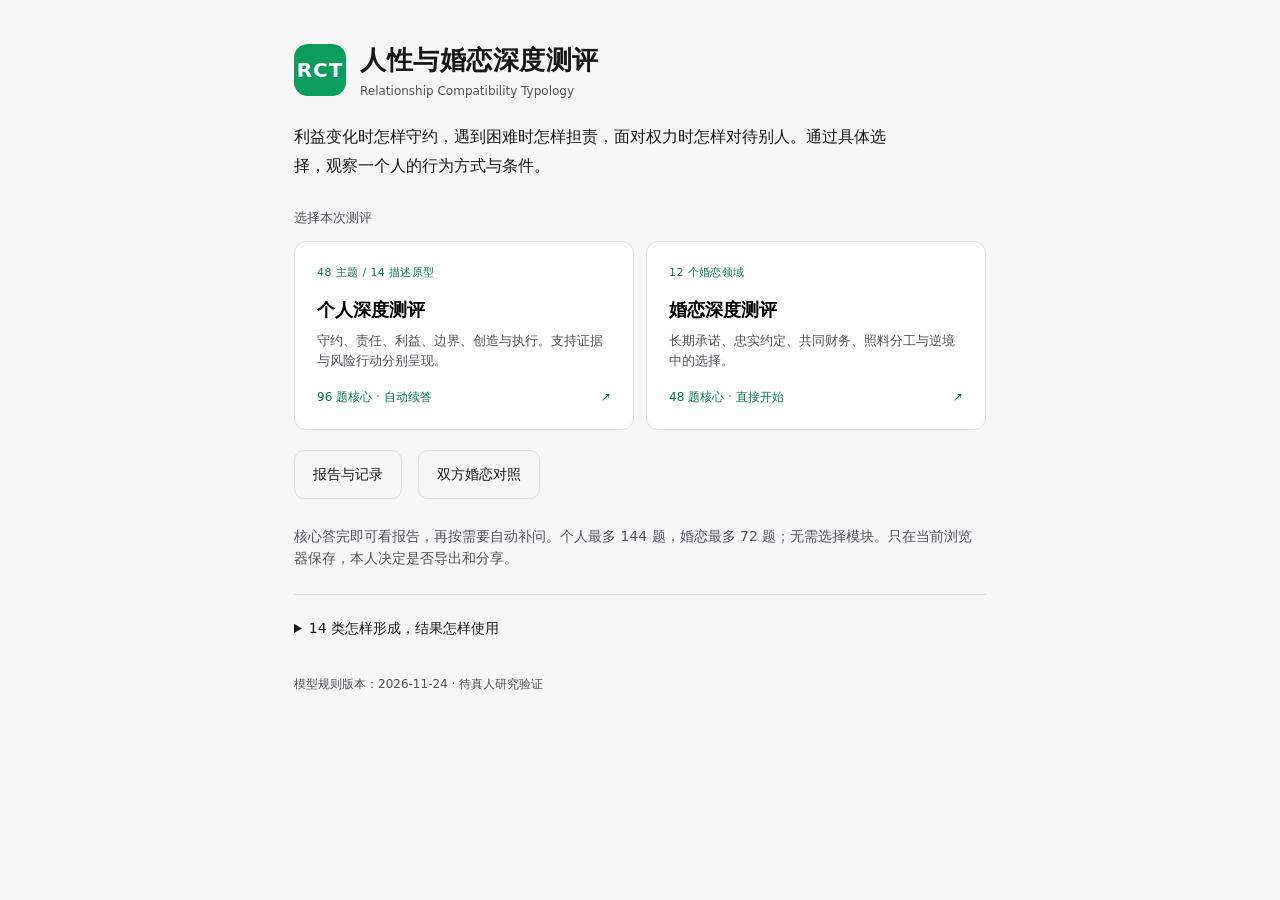
==== commit 35757567: "Simplify questionnaire controls and start marriage assessment directly" ====
--- a/index.html
+++ b/index.html
@@ -5,11 +5,11 @@
   <meta name="viewport" content="width=device-width, initial-scale=1.0">
   <meta name="description" content="RCT 人性与婚恋深度测评：48个人主题、14种描述原型、12个婚恋领域。查看具体选择、风险行动、相反证据与未观察内容。">
   <title>RCT 人性与婚恋深度测评</title>
-  <link rel="stylesheet" href="css/style.css?v=20261124-depth-v1">
-  <link rel="stylesheet" href="css/depth.css?v=20261124-depth-v1">
+  <link rel="stylesheet" href="css/style.css?v=20261124-depth-v2">
+  <link rel="stylesheet" href="css/depth.css?v=20261124-depth-v2">
 </head>
 <body>
-  <main class="app" id="depth-app" data-release="20261124-depth-v1">
+  <main class="app" id="depth-app" data-release="20261124-depth-v2">
     <section id="page-home" class="page active">
       <header class="hero">
         <div class="brand"><span class="logo">RCT</span><div class="brand-text">
@@ -27,7 +27,7 @@
         <button type="button" class="mode-card" data-scene="love" data-start="marriage" style="--scene-color:var(--green-strong)">
           <span class="mode-kicker">12 个婚恋领域</span><span class="mode-title">婚恋深度测评</span>
           <span class="mode-desc">长期承诺、忠实约定、共同财务、照料分工与逆境中的选择。</span>
-          <span class="mode-count">48 题核心 · 成年自愿 <span aria-hidden="true">↗</span></span>
+          <span class="mode-count">48 题核心 · 直接开始 <span aria-hidden="true">↗</span></span>
         </button>
       </div>
       <div class="home-history">
@@ -40,16 +40,6 @@
       </details>
       <p id="home-status" class="storage-note muted" role="status"></p>
     </section>
-    <section id="page-consent" class="page">
-      <div class="quiz-scene-line"><strong>婚恋深度测评</strong><button type="button" class="text-btn" data-home>返回首页</button></div>
-      <h2 class="depth-title">开始前，确认你的选择</h2>
-      <p>题目涉及共同生活、财务和亲密边界。没有伴侣也可回答情境题；没有相应经历时直接跳过，不需要猜测或披露私密细节。</p>
-      <div class="consent-fields">
-        <label><input type="checkbox" id="consent-adult">我已年满 18 周岁</label>
-        <label><input type="checkbox" id="consent-voluntary">我自愿进入婚恋测评，知道可以随时暂停或不愿回答</label>
-      </div>
-      <button type="button" id="consent-start" class="btn" disabled>进入婚恋测评</button>
-    </section>
     <section id="page-depth-quiz" class="page">
       <div class="quiz-scene-line"><strong id="depth-mode"></strong><button type="button" class="text-btn" id="depth-pause">保存并返回</button></div>
       <p id="depth-instruction" class="quiz-context muted"></p>
@@ -59,14 +49,9 @@
         <h2 id="depth-text" class="quiz-text" tabindex="-1"></h2>
         <p id="depth-followup-reason" class="muted"></p>
         <div id="depth-options" class="options" role="group" aria-labelledby="depth-text"></div>
-        <div id="depth-missing" class="missing-options" role="group" aria-label="跳过原因"></div>
-        <details class="depth-note"><summary>补充具体经历（自愿，不加权）</summary>
-          <label class="oc-field"><span>发生日期</span><input type="date" id="note-date"></label>
-          <label class="oc-field"><span>当时条件</span><input type="text" id="note-context" maxlength="2000"></label>
-          <label class="oc-field"><span>具体例子</span><textarea id="note-example" maxlength="2000" rows="3"></textarea></label>
-        </details>
         <div class="quiz-actions">
           <button type="button" id="depth-prev" class="btn btn-ghost">上一题</button>
+          <button type="button" id="depth-skip" class="btn btn-ghost" aria-pressed="false">跳过本题</button>
           <button type="button" id="depth-next" class="btn" disabled>下一题</button>
         </div>
         <button type="button" id="depth-stop-followup" class="text-btn hidden">结束补问，查看已有证据</button>
@@ -124,9 +109,9 @@
     </section>
     <noscript>本测评需要开启 JavaScript 才能在本地处理回答。</noscript>
   </main>
-  <script src="js/depth/model.js?v=20261124-depth-v1"></script>
-  <script src="js/depth/engine.js?v=20261124-depth-v1"></script>
-  <script src="js/depth/data.js?v=20261124-depth-v1"></script>
-  <script src="js/depth/app.js?v=20261124-depth-v1"></script>
+  <script src="js/depth/model.js?v=20261124-depth-v2"></script>
+  <script src="js/depth/engine.js?v=20261124-depth-v2"></script>
+  <script src="js/depth/data.js?v=20261124-depth-v2"></script>
+  <script src="js/depth/app.js?v=20261124-depth-v2"></script>
 </body>
 </html>
--- a/css/depth.css
+++ b/css/depth.css
@@ -1,23 +1,17 @@
 .mode-kicker { color: var(--green-strong); font-size: 11px; letter-spacing: .4px; margin-bottom: 8px; }
 .depth-title { font-size: 25px; line-height: 1.4; margin: 24px 0 16px; }
 .depth-library { margin: 24px 0; border-top: 1px solid var(--line); padding-top: 12px; }
-.depth-library > summary, .depth-note > summary { min-height: 44px; padding: 10px 0; cursor: pointer; font-size: 14px; }
+.depth-library > summary { min-height: 44px; padding: 10px 0; cursor: pointer; font-size: 14px; }
 .depth-library p { font-size: 13px; margin-top: 12px; }
 .type-library-list { display: grid; grid-template-columns: 1fr 1fr; gap: 0 20px; margin: 8px 0 18px; }
 .type-library-list article { padding: 10px 0; border-bottom: 1px solid var(--line); font-size: 13px; }
 .type-library-list span { color: var(--muted); margin-right: 8px; font-size: 11px; }
-.consent-fields { display: grid; gap: 16px; margin: 28px 0; }
-.consent-fields label { display: flex; align-items: flex-start; gap: 10px; cursor: pointer; }
-.consent-fields input { width: 20px; height: 20px; margin-top: 4px; accent-color: var(--green); flex-shrink: 0; }
-.missing-options { display: flex; gap: 8px; flex-wrap: wrap; margin-top: 18px; }
-.missing-options button { min-height: 44px; border: 1px solid var(--line); border-radius: 8px; padding: 8px 12px; background: transparent; font-size: 12px; color: var(--muted); cursor: pointer; }
-.missing-options button.selected { background: var(--green-soft); color: var(--green-strong); border-color: var(--green); }
+#depth-skip.selected { background: var(--green-soft); color: var(--green-strong); border-color: var(--green); }
+#page-depth-quiz .quiz-actions .btn { min-width: 0; padding-inline: 14px; }
 #depth-kind { font-size: 12px; color: var(--green-strong); }
 #depth-progress { font-size: 12px; }
 #depth-followup-reason { font-size: 12px; margin: -12px 0 18px; }
 #depth-followup-reason:empty { display: none; }
-.depth-note { margin-top: 18px; }
-.depth-note .oc-field { margin: 10px 0; }
 textarea { width: 100%; padding: 10px 12px; min-height: 44px; border: 1px solid var(--line); border-radius: 8px; font: inherit; color: var(--ink); resize: vertical; }
 textarea:focus-visible { outline: 3px solid #466da6; outline-offset: 3px; }
 .report-intro { padding: 24px 0; border-bottom: 1px solid var(--line); }
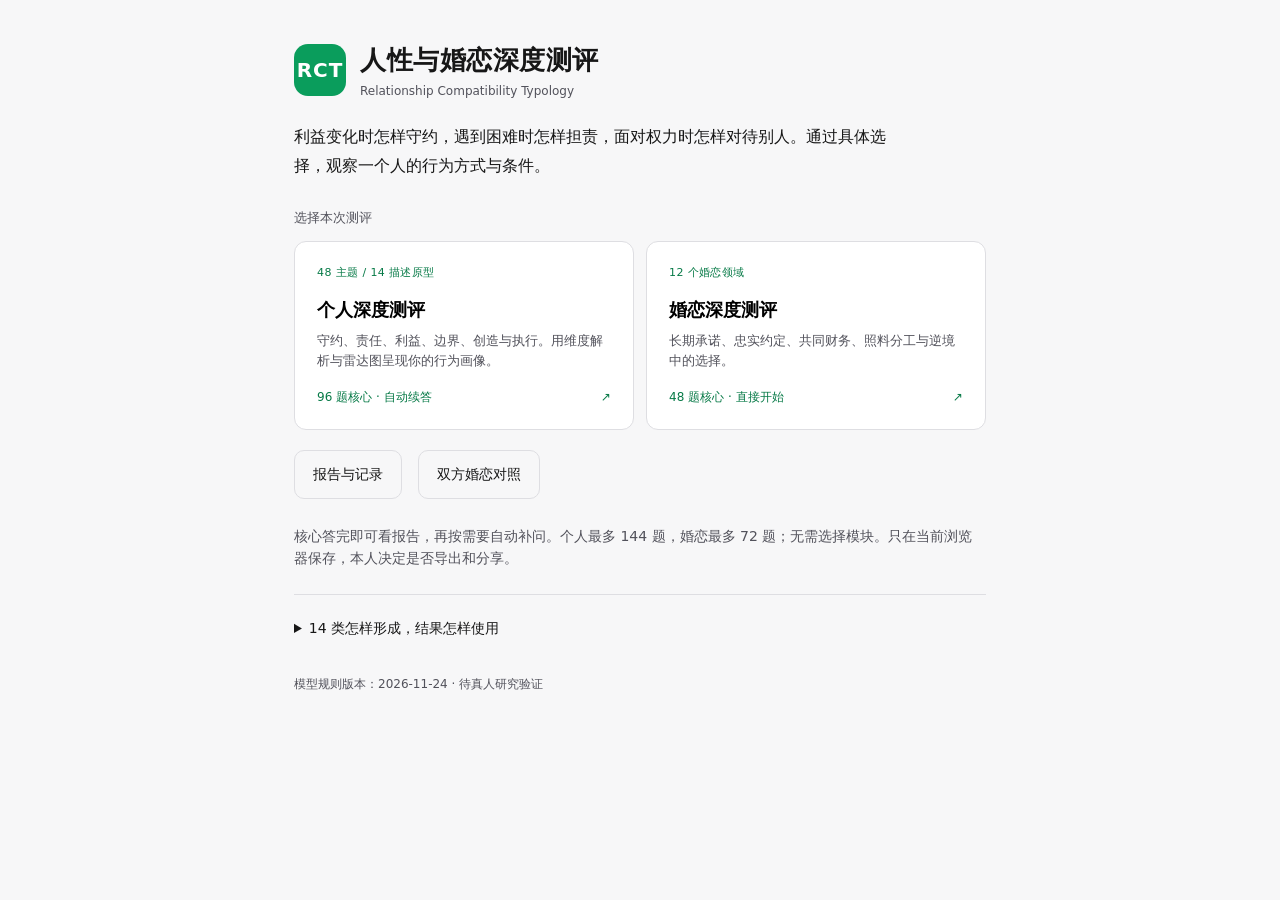
==== commit af3ef022: "Present assessment profiles with radar charts and animal symbols" ====
--- a/index.html
+++ b/index.html
@@ -3,13 +3,13 @@
 <head>
   <meta charset="UTF-8">
   <meta name="viewport" content="width=device-width, initial-scale=1.0">
-  <meta name="description" content="RCT 人性与婚恋深度测评：48个人主题、14种描述原型、12个婚恋领域。查看具体选择、风险行动、相反证据与未观察内容。">
+  <meta name="description" content="RCT 人性与婚恋深度测评：48个人主题、14种描述原型、12个婚恋领域。用画像描述、维度解析、雷达图与动物象征理解行为倾向。">
   <title>RCT 人性与婚恋深度测评</title>
-  <link rel="stylesheet" href="css/style.css?v=20261124-depth-v2">
-  <link rel="stylesheet" href="css/depth.css?v=20261124-depth-v2">
+  <link rel="stylesheet" href="css/style.css?v=20261124-depth-v3">
+  <link rel="stylesheet" href="css/depth.css?v=20261124-depth-v3">
 </head>
 <body>
-  <main class="app" id="depth-app" data-release="20261124-depth-v2">
+  <main class="app" id="depth-app" data-release="20261124-depth-v3">
     <section id="page-home" class="page active">
       <header class="hero">
         <div class="brand"><span class="logo">RCT</span><div class="brand-text">
@@ -21,7 +21,7 @@
       <div class="mode-cards">
         <button type="button" class="mode-card" id="btn-exploration" data-start="personal" style="--scene-color:var(--green-strong)">
           <span class="mode-kicker">48 主题 / 14 描述原型</span><span class="mode-title">个人深度测评</span>
-          <span class="mode-desc">守约、责任、利益、边界、创造与执行。支持证据与风险行动分别呈现。</span>
+          <span class="mode-desc">守约、责任、利益、边界、创造与执行。用维度解析与雷达图呈现你的行为画像。</span>
           <span class="mode-count">96 题核心 · 自动续答 <span aria-hidden="true">↗</span></span>
         </button>
         <button type="button" class="mode-card" data-scene="love" data-start="marriage" style="--scene-color:var(--green-strong)">
@@ -36,7 +36,7 @@
       </div>
       <p class="home-foot muted">核心答完即可看报告，再按需要自动补问。个人最多 144 题，婚恋最多 72 题；无需选择模块。只在当前浏览器保存，本人决定是否导出和分享。</p>
       <details class="depth-library"><summary>14 类怎样形成，结果怎样使用</summary><div id="type-library"></div>
-        <p class="muted">类型是较细的描述摘要。覆盖不足、前列接近或存在反证时，不强行指定主型。没有类型也能查看全部证据。当前阈值未经过真人研究验证，不能给出背叛概率、终身忠诚保证或未来成就预测。</p>
+        <p class="muted">不同倾向可以同时存在。接近时会描述并存的特点，信息不足时按维度理解；动物图案只是视觉象征。当前模型未经过真人研究验证，不能给出背叛概率、终身忠诚保证或未来成就预测。</p>
       </details>
       <p id="home-status" class="storage-note muted" role="status"></p>
     </section>
@@ -54,7 +54,7 @@
           <button type="button" id="depth-skip" class="btn btn-ghost" aria-pressed="false">跳过本题</button>
           <button type="button" id="depth-next" class="btn" disabled>下一题</button>
         </div>
-        <button type="button" id="depth-stop-followup" class="text-btn hidden">结束补问，查看已有证据</button>
+        <button type="button" id="depth-stop-followup" class="text-btn hidden">结束补问，查看当前画像</button>
         <p id="depth-quiz-status" class="storage-note muted" role="status" aria-live="polite"></p>
       </div>
     </section>
@@ -93,7 +93,7 @@
     </section>
     <section id="page-depth-pair" class="page">
       <div class="quiz-scene-line"><strong>双方婚恋对照</strong><button type="button" class="text-btn" data-home>返回首页</button></div>
-      <h2 class="depth-title">先看实际回答，再谈共同约定</h2>
+      <h2 class="depth-title">理解彼此的相处倾向，确认共同约定</h2>
       <p class="muted">由两人主动提供各自的报告。A、B 是本次代号；同型不等于合适，异型不等于不合适。未确认的共同约定不能算一致。</p>
       <div class="pair-selectors">
         <label class="oc-field"><span>A 的婚恋报告</span><select id="pair-a"></select></label>
@@ -109,9 +109,11 @@
     </section>
     <noscript>本测评需要开启 JavaScript 才能在本地处理回答。</noscript>
   </main>
-  <script src="js/depth/model.js?v=20261124-depth-v2"></script>
-  <script src="js/depth/engine.js?v=20261124-depth-v2"></script>
-  <script src="js/depth/data.js?v=20261124-depth-v2"></script>
-  <script src="js/depth/app.js?v=20261124-depth-v2"></script>
+  <script src="js/depth/model.js?v=20261124-depth-v3"></script>
+  <script src="js/depth/engine.js?v=20261124-depth-v3"></script>
+  <script src="js/depth/data.js?v=20261124-depth-v3"></script>
+  <script src="js/depth/profile.js?v=20261124-depth-v3"></script>
+  <script src="js/depth/visuals.js?v=20261124-depth-v3"></script>
+  <script src="js/depth/app.js?v=20261124-depth-v3"></script>
 </body>
 </html>
--- a/css/depth.css
+++ b/css/depth.css
@@ -14,30 +14,64 @@
 #depth-followup-reason:empty { display: none; }
 textarea { width: 100%; padding: 10px 12px; min-height: 44px; border: 1px solid var(--line); border-radius: 8px; font: inherit; color: var(--ink); resize: vertical; }
 textarea:focus-visible { outline: 3px solid #466da6; outline-offset: 3px; }
-.report-intro { padding: 24px 0; border-bottom: 1px solid var(--line); }
-.report-intro h2 { font-size: 28px; line-height: 1.4; }
-.report-intro p { font-size: 13px; margin-top: 10px; }
-.report-version { font-size: 10px !important; color: var(--muted); overflow-wrap: anywhere; }
-.coverage-line { display: flex; gap: 20px; flex-wrap: wrap; padding: 16px 0; font-size: 12px; color: var(--muted); }
-.coverage-line strong { font-size: 22px; color: var(--ink); margin-right: 4px; font-weight: 600; }
+.profile-hero { display: grid; grid-template-columns: 180px 1fr; align-items: center; gap: 28px; padding: 32px 0 28px; }
+.profile-emblem { color: var(--green-strong); text-align: center; }
+.profile-symbols { position: relative; display: flex; justify-content: center; align-items: center; width: 180px; height: 180px; border-radius: 50%; background: var(--green-soft); }
+.animal-symbol { display: block; width: 138px; height: 138px; }
+.profile-emblem.paired .animal-symbol { width: 92px; height: 112px; }
+.profile-emblem.paired .animal-symbol:first-child { margin-right: -4px; margin-top: -18px; }
+.profile-emblem.paired .animal-symbol:last-child { margin-left: -4px; margin-top: 18px; }
+.profile-emblem figcaption { margin-top: 12px; font-size: 12px; letter-spacing: 2px; }
+.profile-eyebrow { color: var(--green-strong); font-size: 12px; margin-bottom: 8px; }
+.profile-intro h2 { font-size: 30px; font-weight: 600; letter-spacing: -.4px; line-height: 1.4; }
+.profile-summary { margin-top: 14px; font-size: 14px; line-height: 1.9; }
+.profile-symbol-meaning { color: var(--muted); font-size: 11px; margin-top: 14px; }
+.profile-tension { border-left: 2px solid var(--green); padding-left: 16px; font-size: 13px; color: var(--muted); line-height: 1.85; margin-bottom: 14px; }
 .report-section { padding: 28px 0; border-bottom: 1px solid var(--line); }
 .report-section h3 { font-size: 19px; margin-bottom: 12px; }
 .report-section > p { font-size: 13px; margin: 8px 0 14px; }
+.profile-radar-section { margin-top: 12px; border-top: 1px solid var(--line); }
+.profile-chart { max-width: 450px; margin: 0 auto; }
+.profile-radar { display: block; width: 100%; height: auto; overflow: visible; }
+.profile-radar-grid { fill: none; stroke: #d3ded8; stroke-width: 1; }
+.profile-radar-spoke { stroke: #e0e5e2; stroke-width: 1; }
+.profile-radar-area { fill: var(--green); fill-opacity: .14; stroke: var(--green-strong); stroke-width: 2; stroke-linejoin: round; }
+.profile-radar-partial { fill: none; stroke: var(--green-strong); stroke-width: 2; }
+.profile-radar-dot { fill: var(--green-strong); stroke: var(--bg); stroke-width: 1.5; }
+.profile-radar-dot.unknown { fill: var(--bg); stroke: #8a8b92; stroke-width: 2; }
+.profile-radar-label { cursor: pointer; }
+.profile-radar-label text { font: 18px var(--font); fill: var(--ink); }
+.profile-radar-label .profile-radar-value { font-size: 13px; fill: var(--muted); }
+.profile-radar-label:focus { outline: none; }
+.profile-radar-label:focus text, .profile-radar-label:hover text { fill: var(--green-strong); text-decoration: underline; }
+.profile-chart figcaption { color: var(--muted); font-size: 12px; line-height: 1.8; margin: 0 12px; }
+.report-section .radar-instruction { font-size: 12px; text-align: center; margin-top: 12px; }
+.profile-dimensions { display: grid; grid-template-columns: 1fr 1fr; gap: 0 28px; }
+.profile-dimension { min-width: 0; padding: 22px 0; border-top: 1px solid var(--line); scroll-margin-top: 24px; }
+.profile-dimension:focus { outline: 2px solid var(--green); outline-offset: 8px; border-radius: 2px; }
+.dimension-heading { display: flex; align-items: center; justify-content: space-between; gap: 10px; margin-bottom: 10px; }
+.dimension-heading h4 { font-size: 15px; font-weight: 600; }
+.dimension-level { font-size: 11px; color: var(--green-strong); white-space: nowrap; }
+.dimension-level.unknown { color: var(--muted); }
+.profile-dimension p { font-size: 13px; line-height: 1.85; }
+.profile-dimension .dimension-observe { color: var(--muted); font-size: 12px; margin-top: 10px; }
+.profile-caution { border-left: 2px solid #c6a475; padding-left: 16px; margin: 22px 0; }
+.profile-caution.priority { border-color: var(--danger); }
+.profile-caution h4 { font-size: 15px; margin-bottom: 8px; font-weight: 600; }
+.profile-caution h4 span { color: var(--danger); font-size: 11px; font-weight: 400; margin-left: 12px; }
+.profile-caution p { font-size: 13px; line-height: 1.85; margin-top: 8px; }
+.profile-caution .muted { font-size: 12px; }
+.profile-preferences { display: grid; grid-template-columns: repeat(3, 1fr); gap: 24px; }
+.profile-preferences h4 { font-size: 14px; margin: 8px 0; }
+.profile-preferences p { font-size: 13px; line-height: 1.85; }
+.profile-preferences .muted { font-size: 12px; margin-top: 10px; }
+.profile-footnote { font-size: 12px; color: var(--muted); line-height: 1.8; margin-top: 24px; }
+.profile-domains { margin-bottom: 24px; }
+.pair-profiles { display: grid; grid-template-columns: 1fr 1fr; gap: 24px; padding: 12px 0; }
+.pair-profiles h4 { font-size: 13px; font-weight: 500; color: var(--green-strong); margin-bottom: 8px; }
+.pair-profiles p { font-size: 13px; line-height: 1.85; }
 .report-evidence { margin: 10px 0; }
 .report-evidence > summary { padding: 8px 0; min-height: 44px; cursor: pointer; font-size: 12px; color: var(--muted); }
-.evidence-row { padding: 12px 0 12px 12px; margin: 6px 0; border-left: 2px solid var(--line); font-size: 13px; overflow-wrap: anywhere; }
-.evidence-row p { margin-top: 6px; }
-.evidence-row .source { color: var(--muted); font-size: 11px; }
-.evidence-row .chosen { font-weight: 600; }
-.evidence-row .labels { font-size: 11px; color: var(--muted); }
-.risk-text { color: var(--danger); }
-.protect-text { color: var(--green-strong); }
-.signal { padding: 18px 0; border-bottom: 1px solid var(--line); }
-.signal:last-child { border-bottom: 0; }
-.signal h4 { display: flex; align-items: baseline; justify-content: space-between; gap: 12px; font-size: 15px; margin-bottom: 8px; }
-.signal .signal-status { font-size: 11px; font-weight: 400; color: var(--danger); text-align: right; }
-.signal > p { font-size: 13px; margin: 8px 0; }
-.signal-numbers { display: flex; gap: 14px; flex-wrap: wrap; font-size: 12px; }
 .topic-row { border-bottom: 1px solid var(--line); }
 .topic-row > summary { display: flex; justify-content: space-between; align-items: baseline; gap: 12px; min-height: 52px; padding: 14px 0; cursor: pointer; font-size: 14px; list-style: none; }
 .topic-row > summary::before { content: "+"; color: var(--muted); }
@@ -45,13 +79,6 @@
 .topic-row > summary strong { flex: 1; font-weight: 500; }
 .topic-row > summary span { font-size: 11px; color: var(--muted); }
 .topic-row > p { font-size: 12px; margin: 10px 0; }
-.topic-gaps { margin: 10px 0; font-size: 12px; color: var(--muted); }
-.topic-gaps li { margin: 6px 0 6px 20px; }
-.question-edit { display: block; margin-top: 8px; padding: 8px 0; font-size: 11px; min-height: 44px; cursor: pointer; border: none; color: var(--green-strong); background: none; }
-.prototype-row { border-top: 1px solid var(--line); padding: 14px 0; font-size: 13px; }
-.prototype-row p { margin-top: 6px; }
-.report-callout { border-left: 3px solid var(--green); padding-left: 14px; margin: 14px 0; font-size: 13px; }
-.report-callout.warn { border-color: var(--danger); }
 .import-field { margin-top: 14px; }
 .pair-selectors { display: grid; grid-template-columns: 1fr 1fr; gap: 16px; margin-top: 24px; }
 .pair-domain { border-top: 1px solid var(--line); padding: 24px 0; }
@@ -75,11 +102,20 @@
 @media (max-width: 480px) {
   .mode-card { padding: 18px; }
   .brand-text h1 { font-size: 21px; }
-  .report-intro h2 { font-size: 25px; }
-  .type-library-list, .pair-selectors, .pair-confirm { grid-template-columns: 1fr; }
-  .signal h4 { flex-wrap: wrap; }
+  .profile-hero { grid-template-columns: 1fr; gap: 24px; padding-top: 24px; }
+  .profile-emblem { justify-self: center; }
+  .profile-symbols { width: 156px; height: 156px; }
+  .animal-symbol { width: 120px; height: 120px; }
+  .profile-emblem.paired .animal-symbol { width: 80px; height: 98px; }
+  .profile-intro h2 { font-size: 27px; }
+  .profile-summary { font-size: 14px; }
+  .profile-chart { width: calc(100% + 24px); max-width: none; margin-left: -12px; }
+  .profile-chart figcaption { margin: 0 12px; }
+  .profile-preferences { gap: 18px; }
+  .profile-preferences article + article { border-top: 1px solid var(--line); padding-top: 14px; }
+  .profile-dimensions { gap: 0; }
+  .type-library-list, .pair-selectors, .pair-confirm, .profile-dimensions, .profile-preferences, .pair-profiles { grid-template-columns: 1fr; }
   .history-item { flex-wrap: wrap; }
-  .coverage-line { gap: 12px; }
   .topic-row > summary { gap: 8px; }
   .topic-row > summary span { max-width: 92px; text-align: right; }
   .quiz-actions .btn { min-width: 0; }
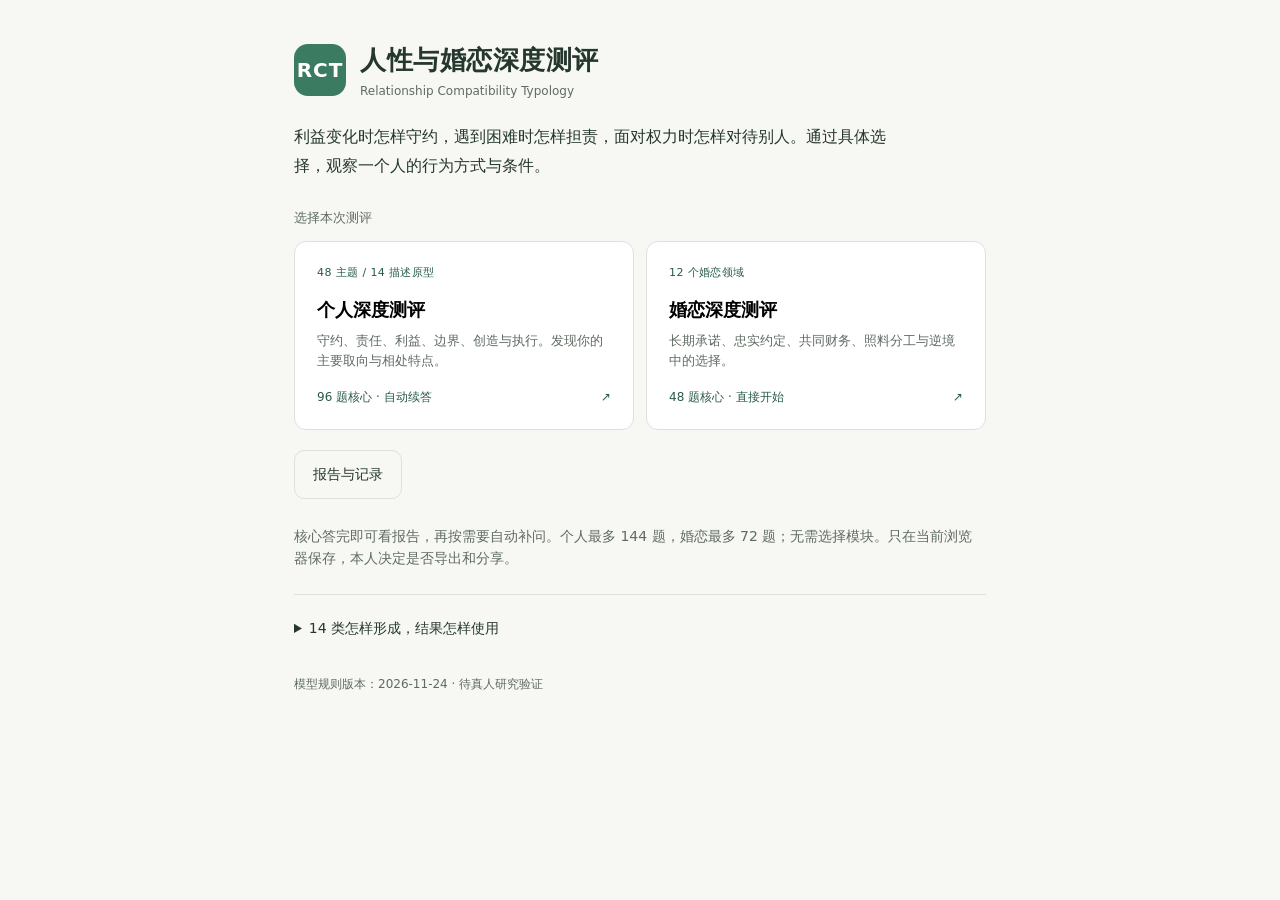
==== commit fbbf6dfd: "Present compact trait names and integrated relationship references" ====
--- a/index.html
+++ b/index.html
@@ -5,11 +5,11 @@
   <meta name="viewport" content="width=device-width, initial-scale=1.0">
   <meta name="description" content="RCT 人性与婚恋深度测评：48个人主题、14种描述原型、12个婚恋领域。用画像描述、维度解析、雷达图与动物象征理解行为倾向。">
   <title>RCT 人性与婚恋深度测评</title>
-  <link rel="stylesheet" href="css/style.css?v=20261124-depth-v3">
-  <link rel="stylesheet" href="css/depth.css?v=20261124-depth-v3">
+  <link rel="stylesheet" href="css/style.css?v=20261124-depth-v4">
+  <link rel="stylesheet" href="css/depth.css?v=20261124-depth-v4">
 </head>
 <body>
-  <main class="app" id="depth-app" data-release="20261124-depth-v3">
+  <main class="app" id="depth-app" data-release="20261124-depth-v4">
     <section id="page-home" class="page active">
       <header class="hero">
         <div class="brand"><span class="logo">RCT</span><div class="brand-text">
@@ -21,7 +21,7 @@
       <div class="mode-cards">
         <button type="button" class="mode-card" id="btn-exploration" data-start="personal" style="--scene-color:var(--green-strong)">
           <span class="mode-kicker">48 主题 / 14 描述原型</span><span class="mode-title">个人深度测评</span>
-          <span class="mode-desc">守约、责任、利益、边界、创造与执行。用维度解析与雷达图呈现你的行为画像。</span>
+          <span class="mode-desc">守约、责任、利益、边界、创造与执行。发现你的主要取向与相处特点。</span>
           <span class="mode-count">96 题核心 · 自动续答 <span aria-hidden="true">↗</span></span>
         </button>
         <button type="button" class="mode-card" data-scene="love" data-start="marriage" style="--scene-color:var(--green-strong)">
@@ -32,7 +32,6 @@
       </div>
       <div class="home-history">
         <button type="button" class="btn btn-ghost" id="btn-history">报告与记录</button>
-        <button type="button" class="btn btn-ghost" id="btn-pair">双方婚恋对照</button>
       </div>
       <p class="home-foot muted">核心答完即可看报告，再按需要自动补问。个人最多 144 题，婚恋最多 72 题；无需选择模块。只在当前浏览器保存，本人决定是否导出和分享。</p>
       <details class="depth-library"><summary>14 类怎样形成，结果怎样使用</summary><div id="type-library"></div>
@@ -75,7 +74,7 @@
       <p class="muted">新旧版本分别保存；旧 44 题与完整旧题库记录按原文查看，不能换算为新结果。</p>
       <div id="depth-history"></div>
       <h2 class="sec-title">导入本人主动提供的报告</h2>
-      <p class="muted">导入只在本地读取文件。双方对照需要两份同版本婚恋报告，类型名称不能替代实际作答。</p>
+      <p class="muted">导入只在本地读取文件。同版本报告可查看当前画像，其他版本保留原文。</p>
       <label class="oc-field import-field"><span>选择 JSON 报告文件</span><input type="file" id="report-import" accept=".json,application/json"></label>
       <p id="import-status" class="storage-note muted" role="status"></p>
       <div class="actions">
@@ -91,29 +90,15 @@
       <details class="depth-library"><summary>查看完整原始记录</summary><pre id="raw-content"></pre></details>
       <button type="button" class="btn btn-ghost" id="raw-export">导出原记录</button>
     </section>
-    <section id="page-depth-pair" class="page">
-      <div class="quiz-scene-line"><strong>双方婚恋对照</strong><button type="button" class="text-btn" data-home>返回首页</button></div>
-      <h2 class="depth-title">理解彼此的相处倾向，确认共同约定</h2>
-      <p class="muted">由两人主动提供各自的报告。A、B 是本次代号；同型不等于合适，异型不等于不合适。未确认的共同约定不能算一致。</p>
-      <div class="pair-selectors">
-        <label class="oc-field"><span>A 的婚恋报告</span><select id="pair-a"></select></label>
-        <label class="oc-field"><span>B 的婚恋报告</span><select id="pair-b"></select></label>
-      </div>
-      <div class="actions"><button type="button" id="pair-load" class="btn">读取两份报告</button><button type="button" id="pair-import" class="btn btn-ghost">导入报告</button></div>
-      <p id="pair-status" class="storage-note muted" role="status"></p>
-      <div id="pair-content"></div>
-      <div id="pair-actions" class="actions hidden">
-        <button type="button" id="pair-save" class="btn">保存本次对照快照</button>
-        <button type="button" id="pair-export" class="btn btn-ghost">导出本次对照</button>
-      </div>
-    </section>
     <noscript>本测评需要开启 JavaScript 才能在本地处理回答。</noscript>
   </main>
-  <script src="js/depth/model.js?v=20261124-depth-v3"></script>
-  <script src="js/depth/engine.js?v=20261124-depth-v3"></script>
-  <script src="js/depth/data.js?v=20261124-depth-v3"></script>
-  <script src="js/depth/profile.js?v=20261124-depth-v3"></script>
-  <script src="js/depth/visuals.js?v=20261124-depth-v3"></script>
-  <script src="js/depth/app.js?v=20261124-depth-v3"></script>
+  <script src="js/depth/model.js?v=20261124-depth-v4"></script>
+  <script src="js/depth/engine.js?v=20261124-depth-v4"></script>
+  <script src="js/depth/data.js?v=20261124-depth-v4"></script>
+  <script src="js/depth/identity.js?v=20261124-depth-v4"></script>
+  <script src="js/depth/affinities.js?v=20261124-depth-v4"></script>
+  <script src="js/depth/profile.js?v=20261124-depth-v4"></script>
+  <script src="js/depth/visuals.js?v=20261124-depth-v4"></script>
+  <script src="js/depth/app.js?v=20261124-depth-v4"></script>
 </body>
 </html>
--- a/css/depth.css
+++ b/css/depth.css
@@ -1,126 +1,192 @@
+:root {
+  --green: #3b7b61;
+  --green-strong: #285c47;
+  --green-soft: #e8efe5;
+  --ink: #25372e;
+  --muted: #5f6b63;
+  --line: #dce2d9;
+  --bg: #f7f8f3;
+}
 .mode-kicker { color: var(--green-strong); font-size: 11px; letter-spacing: .4px; margin-bottom: 8px; }
 .depth-title { font-size: 25px; line-height: 1.4; margin: 24px 0 16px; }
 .depth-library { margin: 24px 0; border-top: 1px solid var(--line); padding-top: 12px; }
 .depth-library > summary { min-height: 44px; padding: 10px 0; cursor: pointer; font-size: 14px; }
 .depth-library p { font-size: 13px; margin-top: 12px; }
 .type-library-list { display: grid; grid-template-columns: 1fr 1fr; gap: 0 20px; margin: 8px 0 18px; }
-.type-library-list article { padding: 10px 0; border-bottom: 1px solid var(--line); font-size: 13px; }
-.type-library-list span { color: var(--muted); margin-right: 8px; font-size: 11px; }
+.type-library-list article { display: flex; align-items: center; gap: 14px; padding: 14px 0; border-bottom: 1px solid var(--line); font-size: 13px; }
+.type-library-list .library-glyph { color: var(--green-strong); font-size: 26px; font-family: "Songti SC", serif; width: 34px; text-align: center; }
+.type-library-list p { margin: 2px 0 0; color: var(--muted); font-size: 12px; }
 #depth-skip.selected { background: var(--green-soft); color: var(--green-strong); border-color: var(--green); }
 #page-depth-quiz .quiz-actions .btn { min-width: 0; padding-inline: 14px; }
-#depth-kind { font-size: 12px; color: var(--green-strong); }
-#depth-progress { font-size: 12px; }
+#depth-kind, #depth-progress { font-size: 12px; }
+#depth-kind { color: var(--green-strong); }
 #depth-followup-reason { font-size: 12px; margin: -12px 0 18px; }
 #depth-followup-reason:empty { display: none; }
-textarea { width: 100%; padding: 10px 12px; min-height: 44px; border: 1px solid var(--line); border-radius: 8px; font: inherit; color: var(--ink); resize: vertical; }
-textarea:focus-visible { outline: 3px solid #466da6; outline-offset: 3px; }
-.profile-hero { display: grid; grid-template-columns: 180px 1fr; align-items: center; gap: 28px; padding: 32px 0 28px; }
-.profile-emblem { color: var(--green-strong); text-align: center; }
-.profile-symbols { position: relative; display: flex; justify-content: center; align-items: center; width: 180px; height: 180px; border-radius: 50%; background: var(--green-soft); }
-.animal-symbol { display: block; width: 138px; height: 138px; }
-.profile-emblem.paired .animal-symbol { width: 92px; height: 112px; }
-.profile-emblem.paired .animal-symbol:first-child { margin-right: -4px; margin-top: -18px; }
-.profile-emblem.paired .animal-symbol:last-child { margin-left: -4px; margin-top: 18px; }
-.profile-emblem figcaption { margin-top: 12px; font-size: 12px; letter-spacing: 2px; }
-.profile-eyebrow { color: var(--green-strong); font-size: 12px; margin-bottom: 8px; }
-.profile-intro h2 { font-size: 30px; font-weight: 600; letter-spacing: -.4px; line-height: 1.4; }
-.profile-summary { margin-top: 14px; font-size: 14px; line-height: 1.9; }
-.profile-symbol-meaning { color: var(--muted); font-size: 11px; margin-top: 14px; }
-.profile-tension { border-left: 2px solid var(--green); padding-left: 16px; font-size: 13px; color: var(--muted); line-height: 1.85; margin-bottom: 14px; }
+.app:has(#page-depth-report.active) { max-width: 1000px; }
+#page-depth-report .quiz-scene-line { padding-bottom: 12px; border-bottom: 1px solid var(--line); font-size: 13px; }
+.profile-hero { display: grid; grid-template-columns: 1fr 210px; align-items: center; gap: 12px 32px; padding: 38px 0 30px; }
+.profile-eyebrow { color: var(--green-strong); font-size: 12px; letter-spacing: 1px; margin-bottom: 12px; }
+.profile-intro h2 { font-size: clamp(32px, 5vw, 52px); font-weight: 600; letter-spacing: 1px; line-height: 1.3; color: var(--green-strong); }
+.profile-subtitle { font-size: 16px; color: var(--muted); margin-top: 14px; }
+.profile-summary { grid-column: 1 / -1; max-width: 680px; font-size: 15px; line-height: 1.8; margin-top: 4px; }
+.profile-emblem { color: var(--green-strong); justify-self: end; text-align: center; }
+.profile-symbols { position: relative; display: flex; justify-content: center; align-items: center; width: 186px; height: 186px; border-radius: 50%; background: var(--green-soft); }
+.profile-symbols::before { content: ""; position: absolute; inset: 9px; border: 1px solid #c7d5c4; border-radius: 50%; }
+.animal-symbol { display: block; width: 142px; height: 142px; }
+.profile-emblem.paired .animal-symbol { width: 94px; height: 116px; }
+.profile-emblem.paired .animal-symbol:first-child { margin-top: -22px; margin-right: -2px; }
+.profile-emblem.paired .animal-symbol:last-child { margin-top: 22px; margin-left: -2px; }
+.profile-emblem figcaption { margin-top: 9px; font-size: 11px; letter-spacing: 2px; color: var(--muted); }
+.profile-highlights { grid-column: 1 / -1; display: grid; grid-template-columns: repeat(3, 1fr); gap: 24px; margin-top: 20px; padding-top: 22px; border-top: 1px solid var(--line); }
+.profile-highlight { display: flex; gap: 16px; align-items: center; }
+.profile-highlight > span { font-family: "Songti SC", "Noto Serif CJK SC", serif; font-size: 38px; line-height: 1; color: var(--green-strong); }
+.profile-highlight strong { font-size: 13px; font-weight: 500; }
+.profile-highlight p { font-size: 20px; color: var(--green-strong); font-variant-numeric: tabular-nums; margin-top: 2px; }
+.profile-highlight small { font-size: 10px; color: var(--muted); white-space: nowrap; margin-left: 3px; }
+.profile-ratio-note { grid-column: 1 / -1; color: var(--muted); font-size: 10px; margin-top: 2px; }
 .report-section { padding: 28px 0; border-bottom: 1px solid var(--line); }
-.report-section h3 { font-size: 19px; margin-bottom: 12px; }
-.report-section > p { font-size: 13px; margin: 8px 0 14px; }
-.profile-radar-section { margin-top: 12px; border-top: 1px solid var(--line); }
-.profile-chart { max-width: 450px; margin: 0 auto; }
+.report-section h3 { font-size: 20px; font-weight: 600; }
+.section-heading { display: flex; justify-content: space-between; align-items: center; gap: 16px; margin-bottom: 20px; }
+.section-heading > span { font-size: 11px; color: var(--muted); }
+.report-section > p { font-size: 13px; margin: 12px 0; }
+.profile-radar-section { border-top: 1px solid var(--line); }
+.profile-outline { display: grid; grid-template-columns: 1.15fr 1fr; gap: 36px; align-items: start; }
+.profile-chart { min-width: 0; max-width: 470px; }
 .profile-radar { display: block; width: 100%; height: auto; overflow: visible; }
-.profile-radar-grid { fill: none; stroke: #d3ded8; stroke-width: 1; }
-.profile-radar-spoke { stroke: #e0e5e2; stroke-width: 1; }
-.profile-radar-area { fill: var(--green); fill-opacity: .14; stroke: var(--green-strong); stroke-width: 2; stroke-linejoin: round; }
+.profile-radar-grid { fill: none; stroke: #cedace; stroke-width: 1; }
+.profile-radar-spoke { stroke: #e0e6dc; stroke-width: 1; }
+.profile-radar-area { fill: var(--green); fill-opacity: .16; stroke: var(--green-strong); stroke-width: 2; stroke-linejoin: round; }
 .profile-radar-partial { fill: none; stroke: var(--green-strong); stroke-width: 2; }
 .profile-radar-dot { fill: var(--green-strong); stroke: var(--bg); stroke-width: 1.5; }
-.profile-radar-dot.unknown { fill: var(--bg); stroke: #8a8b92; stroke-width: 2; }
+.profile-radar-dot.unknown { fill: var(--bg); stroke: #828b80; stroke-width: 2; }
 .profile-radar-label { cursor: pointer; }
 .profile-radar-label text { font: 18px var(--font); fill: var(--ink); }
 .profile-radar-label .profile-radar-value { font-size: 13px; fill: var(--muted); }
 .profile-radar-label:focus { outline: none; }
 .profile-radar-label:focus text, .profile-radar-label:hover text { fill: var(--green-strong); text-decoration: underline; }
-.profile-chart figcaption { color: var(--muted); font-size: 12px; line-height: 1.8; margin: 0 12px; }
-.report-section .radar-instruction { font-size: 12px; text-align: center; margin-top: 12px; }
-.profile-dimensions { display: grid; grid-template-columns: 1fr 1fr; gap: 0 28px; }
-.profile-dimension { min-width: 0; padding: 22px 0; border-top: 1px solid var(--line); scroll-margin-top: 24px; }
-.profile-dimension:focus { outline: 2px solid var(--green); outline-offset: 8px; border-radius: 2px; }
-.dimension-heading { display: flex; align-items: center; justify-content: space-between; gap: 10px; margin-bottom: 10px; }
-.dimension-heading h4 { font-size: 15px; font-weight: 600; }
-.dimension-level { font-size: 11px; color: var(--green-strong); white-space: nowrap; }
-.dimension-level.unknown { color: var(--muted); }
-.profile-dimension p { font-size: 13px; line-height: 1.85; }
-.profile-dimension .dimension-observe { color: var(--muted); font-size: 12px; margin-top: 10px; }
-.profile-caution { border-left: 2px solid #c6a475; padding-left: 16px; margin: 22px 0; }
+.profile-chart figcaption { color: var(--muted); font-size: 11px; line-height: 1.8; margin: 14px 12px 0; }
+.profile-dimensions { min-width: 0; }
+.profile-dimension { border-bottom: 1px solid var(--line); scroll-margin-top: 24px; }
+.profile-dimension:last-child { border-bottom: 0; }
+.profile-dimension > summary { display: block; cursor: pointer; padding: 10px 0 12px; min-height: 48px; list-style: none; }
+summary::-webkit-details-marker { display: none; }
+.dimension-heading { display: flex; align-items: center; justify-content: space-between; gap: 10px; margin-bottom: 8px; }
+.dimension-heading strong { font-size: 13px; font-weight: 500; }
+.dimension-level { font-size: 12px; color: var(--green-strong); font-variant-numeric: tabular-nums; }
+.dimension-level.unknown { color: var(--muted); font-size: 11px; }
+.dimension-track { display: block; height: 4px; background: #e3e8de; border-radius: 3px; overflow: hidden; }
+.dimension-track > span { display: block; height: 100%; background: var(--green); border-radius: inherit; }
+.dimension-track.unknown { background: repeating-linear-gradient(90deg, #dce2d9 0 5px, transparent 5px 10px); }
+.profile-dimension[open] .dimension-heading strong { color: var(--green-strong); }
+.dimension-detail { padding: 0 0 14px; animation: reveal .18s ease; }
+.dimension-detail h4 { font-size: 11px; font-weight: 500; color: var(--green-strong); margin-bottom: 6px; }
+.dimension-detail p { font-size: 13px; line-height: 1.8; }
+.dimension-detail .dimension-observe { color: var(--muted); font-size: 12px; margin-top: 8px; }
+.profile-cautions { display: grid; grid-template-columns: 1fr 1fr; gap: 0 24px; }
+.profile-caution { border-left: 2px solid #b3986c; padding-left: 14px; margin: 10px 0; align-self: start; }
 .profile-caution.priority { border-color: var(--danger); }
-.profile-caution h4 { font-size: 15px; margin-bottom: 8px; font-weight: 600; }
-.profile-caution h4 span { color: var(--danger); font-size: 11px; font-weight: 400; margin-left: 12px; }
-.profile-caution p { font-size: 13px; line-height: 1.85; margin-top: 8px; }
-.profile-caution .muted { font-size: 12px; }
-.profile-preferences { display: grid; grid-template-columns: repeat(3, 1fr); gap: 24px; }
-.profile-preferences h4 { font-size: 14px; margin: 8px 0; }
+.profile-caution > summary { cursor: pointer; display: block; min-height: 44px; list-style: none; }
+.caution-heading { display: flex; align-items: center; gap: 12px; margin-bottom: 7px; }
+.caution-heading strong { font-size: 13px; font-weight: 500; }
+.caution-heading > span { font-size: 10px; color: var(--warn); white-space: nowrap; }
+.priority .caution-heading > span { color: var(--danger); }
+.caution-short { display: block; color: var(--muted); font-size: 12px; line-height: 1.8; }
+.caution-detail { margin-top: 10px; }
+.caution-detail p { font-size: 12px; line-height: 1.8; margin-top: 8px; }
+.affinity-tabs { display: flex; border-bottom: 1px solid var(--line); gap: 24px; }
+.affinity-tabs button { min-height: 48px; padding: 10px 0; border: 0; border-bottom: 2px solid transparent; background: none; font-size: 13px; color: var(--muted); cursor: pointer; }
+.affinity-tabs button[aria-selected="true"] { border-bottom-color: var(--green); color: var(--green-strong); font-weight: 600; }
+.affinity-tabs button > span { margin-left: 8px; font-size: 10px; font-weight: 400; }
+.affinity-list { display: grid; grid-template-columns: 1fr 1fr; column-gap: 30px; }
+.affinity-entry { border-bottom: 1px solid var(--line); min-width: 0; align-self: start; }
+.affinity-entry > summary { display: grid; grid-template-columns: 48px 1fr 12px; gap: 14px; align-items: center; list-style: none; cursor: pointer; padding: 18px 0; min-height: 90px; }
+.affinity-symbol { color: var(--green-strong); }
+.affinity-symbol .animal-symbol { width: 48px; height: 48px; }
+.affinity-entry strong { font-size: 14px; font-weight: 500; }
+.affinity-entry small { color: var(--green-strong); font-family: "Songti SC", serif; font-size: 13px; margin-left: 7px; }
+.affinity-reason { display: block; color: var(--muted); font-size: 12px; line-height: 1.7; margin-top: 5px; }
+.affinity-expand { color: var(--muted); font-size: 18px; }
+.affinity-entry[open] .affinity-expand { transform: rotate(45deg); }
+.affinity-discussion { font-size: 12px; line-height: 1.8; padding: 0 0 16px 62px; color: var(--green-strong); }
+.profile-affinities .affinity-note { font-size: 11px; color: var(--muted); margin: 16px 0 0; }
+.profile-affinities .affinity-risk-note { font-size: 12px; color: var(--warn); margin-bottom: 14px; }
+.profile-more { padding: 10px 0; border-bottom: 1px solid var(--line); }
+.profile-more > summary { cursor: pointer; list-style: none; min-height: 48px; display: flex; align-items: center; justify-content: space-between; font-size: 14px; }
+.profile-more > summary::after { content: "+"; color: var(--muted); font-size: 18px; }
+.profile-more[open] > summary::after { content: "−"; }
+.profile-tension { border-left: 2px solid var(--green); padding-left: 16px; font-size: 13px; color: var(--muted); line-height: 1.85; margin: 14px 0; }
+.profile-preferences { display: grid; grid-template-columns: repeat(3, 1fr); gap: 24px; padding: 12px 0; }
+.profile-preferences h4 { font-size: 14px; margin: 8px 0; font-weight: 500; }
 .profile-preferences p { font-size: 13px; line-height: 1.85; }
 .profile-preferences .muted { font-size: 12px; margin-top: 10px; }
-.profile-footnote { font-size: 12px; color: var(--muted); line-height: 1.8; margin-top: 24px; }
-.profile-domains { margin-bottom: 24px; }
-.pair-profiles { display: grid; grid-template-columns: 1fr 1fr; gap: 24px; padding: 12px 0; }
-.pair-profiles h4 { font-size: 13px; font-weight: 500; color: var(--green-strong); margin-bottom: 8px; }
-.pair-profiles p { font-size: 13px; line-height: 1.85; }
-.report-evidence { margin: 10px 0; }
-.report-evidence > summary { padding: 8px 0; min-height: 44px; cursor: pointer; font-size: 12px; color: var(--muted); }
+.profile-footnote { font-size: 11px; color: var(--muted); line-height: 1.8; margin-top: 24px; }
 .topic-row { border-bottom: 1px solid var(--line); }
-.topic-row > summary { display: flex; justify-content: space-between; align-items: baseline; gap: 12px; min-height: 52px; padding: 14px 0; cursor: pointer; font-size: 14px; list-style: none; }
+.topic-row:last-child { border-bottom: 0; }
+.topic-row > summary { display: flex; align-items: baseline; gap: 12px; min-height: 48px; padding: 12px 0; cursor: pointer; font-size: 13px; list-style: none; }
 .topic-row > summary::before { content: "+"; color: var(--muted); }
 .topic-row[open] > summary::before { content: "−"; }
-.topic-row > summary strong { flex: 1; font-weight: 500; }
-.topic-row > summary span { font-size: 11px; color: var(--muted); }
-.topic-row > p { font-size: 12px; margin: 10px 0; }
+.topic-row strong { font-weight: 500; }
+.topic-row > p { font-size: 12px; margin: 10px 0; line-height: 1.8; }
 .import-field { margin-top: 14px; }
-.pair-selectors { display: grid; grid-template-columns: 1fr 1fr; gap: 16px; margin-top: 24px; }
-.pair-domain { border-top: 1px solid var(--line); padding: 24px 0; }
-.pair-domain h3 { font-size: 18px; margin-bottom: 8px; }
-.pair-domain > p { font-size: 13px; margin: 10px 0; }
-.pair-domain .oc-field { margin: 12px 0; }
-.pair-confirm { display: grid; grid-template-columns: 1fr 1fr; gap: 14px; }
-.pair-state { display: inline-block; color: var(--green-strong); font-size: 12px; }
-.pair-state.risk_review { color: var(--danger); }
-.pair-state.unknown, .pair-state.difference { color: var(--warn); }
-.pair-result { margin: 14px 0; padding-left: 12px; border-left: 2px solid var(--line); }
-.pair-result p { font-size: 12px; margin: 6px 0; }
-.history-item { gap: 12px; }
 .history-item > div { min-width: 0; overflow-wrap: anywhere; }
-.history-item .btn { flex-shrink: 0; }
 .history-item p { font-size: 12px; color: var(--muted); }
 #raw-content { white-space: pre-wrap; overflow-wrap: anywhere; font-size: 11px; padding: 16px 0; }
 .raw-summary { margin: 20px 0; font-size: 13px; overflow-wrap: anywhere; }
 .raw-summary p { margin: 10px 0; }
+.report-evidence > summary { padding: 8px 0; min-height: 44px; cursor: pointer; font-size: 12px; color: var(--muted); }
 .storage-error { color: var(--danger); }
+@keyframes reveal { from { opacity: 0; transform: translateY(-3px); } to { opacity: 1; transform: translateY(0); } }
+@media (max-width: 700px) {
+  .profile-outline { grid-template-columns: 1fr; gap: 20px; }
+  .profile-chart { width: 100%; margin: 0 auto; }
+  .profile-dimensions { display: grid; grid-template-columns: 1fr 1fr; gap: 0 24px; }
+  .profile-dimension { align-self: start; }
+  .profile-cautions { grid-template-columns: 1fr; }
+  .affinity-list { grid-template-columns: 1fr; }
+}
 @media (max-width: 480px) {
+  .brand-text h1 { font-size: 21px; }
   .mode-card { padding: 18px; }
-  .brand-text h1 { font-size: 21px; }
-  .profile-hero { grid-template-columns: 1fr; gap: 24px; padding-top: 24px; }
-  .profile-emblem { justify-self: center; }
-  .profile-symbols { width: 156px; height: 156px; }
-  .animal-symbol { width: 120px; height: 120px; }
-  .profile-emblem.paired .animal-symbol { width: 80px; height: 98px; }
-  .profile-intro h2 { font-size: 27px; }
-  .profile-summary { font-size: 14px; }
-  .profile-chart { width: calc(100% + 24px); max-width: none; margin-left: -12px; }
-  .profile-chart figcaption { margin: 0 12px; }
+  .profile-hero { grid-template-columns: minmax(0, 1fr) 104px; gap: 20px 12px; padding: 28px 0 24px; }
+  .profile-eyebrow { font-size: 10px; letter-spacing: .5px; margin-bottom: 10px; }
+  .profile-intro h2 { font-size: 30px; letter-spacing: 0; }
+  .profile-subtitle { font-size: 12px; margin-top: 10px; }
+  .profile-symbols { width: 104px; height: 104px; }
+  .profile-symbols::before { inset: 5px; }
+  .animal-symbol { width: 78px; height: 78px; }
+  .profile-emblem.paired .animal-symbol { width: 50px; height: 64px; }
+  .profile-emblem.paired .animal-symbol:first-child { margin-top: -14px; }
+  .profile-emblem.paired .animal-symbol:last-child { margin-top: 14px; }
+  .profile-emblem figcaption { font-size: 9px; letter-spacing: 0; }
+  .profile-summary { font-size: 13px; margin-top: 0; }
+  .profile-highlights { gap: 10px; margin-top: 0; padding-top: 20px; }
+  .profile-highlight { gap: 7px; align-items: flex-start; }
+  .profile-highlight > span { font-size: 26px; padding-top: 4px; }
+  .profile-highlight strong { font-size: 11px; }
+  .profile-highlight p { font-size: 17px; }
+  .profile-highlight small { display: block; font-size: 9px; margin-left: 0; }
+  .report-section { padding: 24px 0; }
+  .report-section h3 { font-size: 18px; }
+  .section-heading { gap: 10px; margin-bottom: 16px; }
+  .section-heading > span { font-size: 10px; }
+  .profile-chart { width: calc(100% + 20px); max-width: none; margin-left: -10px; }
+  .profile-chart figcaption { margin: 14px 10px 0; }
+  .profile-dimensions { gap: 0 18px; }
+  .dimension-heading strong { font-size: 12px; }
+  .dimension-level { font-size: 11px; }
+  .affinity-tabs { gap: 0; justify-content: space-between; }
+  .affinity-tabs button { font-size: 12px; }
+  .affinity-tabs button > span { margin-left: 5px; }
+  .affinity-entry > summary { gap: 10px; grid-template-columns: 40px 1fr 12px; padding: 16px 0; }
+  .affinity-symbol .animal-symbol { width: 40px; height: 40px; }
+  .affinity-discussion { padding-left: 50px; }
+  .profile-preferences, .type-library-list { grid-template-columns: 1fr; }
   .profile-preferences { gap: 18px; }
   .profile-preferences article + article { border-top: 1px solid var(--line); padding-top: 14px; }
-  .profile-dimensions { gap: 0; }
-  .type-library-list, .pair-selectors, .pair-confirm, .profile-dimensions, .profile-preferences, .pair-profiles { grid-template-columns: 1fr; }
   .history-item { flex-wrap: wrap; }
-  .topic-row > summary { gap: 8px; }
-  .topic-row > summary span { max-width: 92px; text-align: right; }
   .quiz-actions .btn { min-width: 0; }
 }
 @media (prefers-reduced-motion: reduce) {
-  .page.active { animation: none; }
+  .page.active, .dimension-detail { animation: none; }
   *, *::before, *::after { scroll-behavior: auto !important; transition: none !important; }
 }
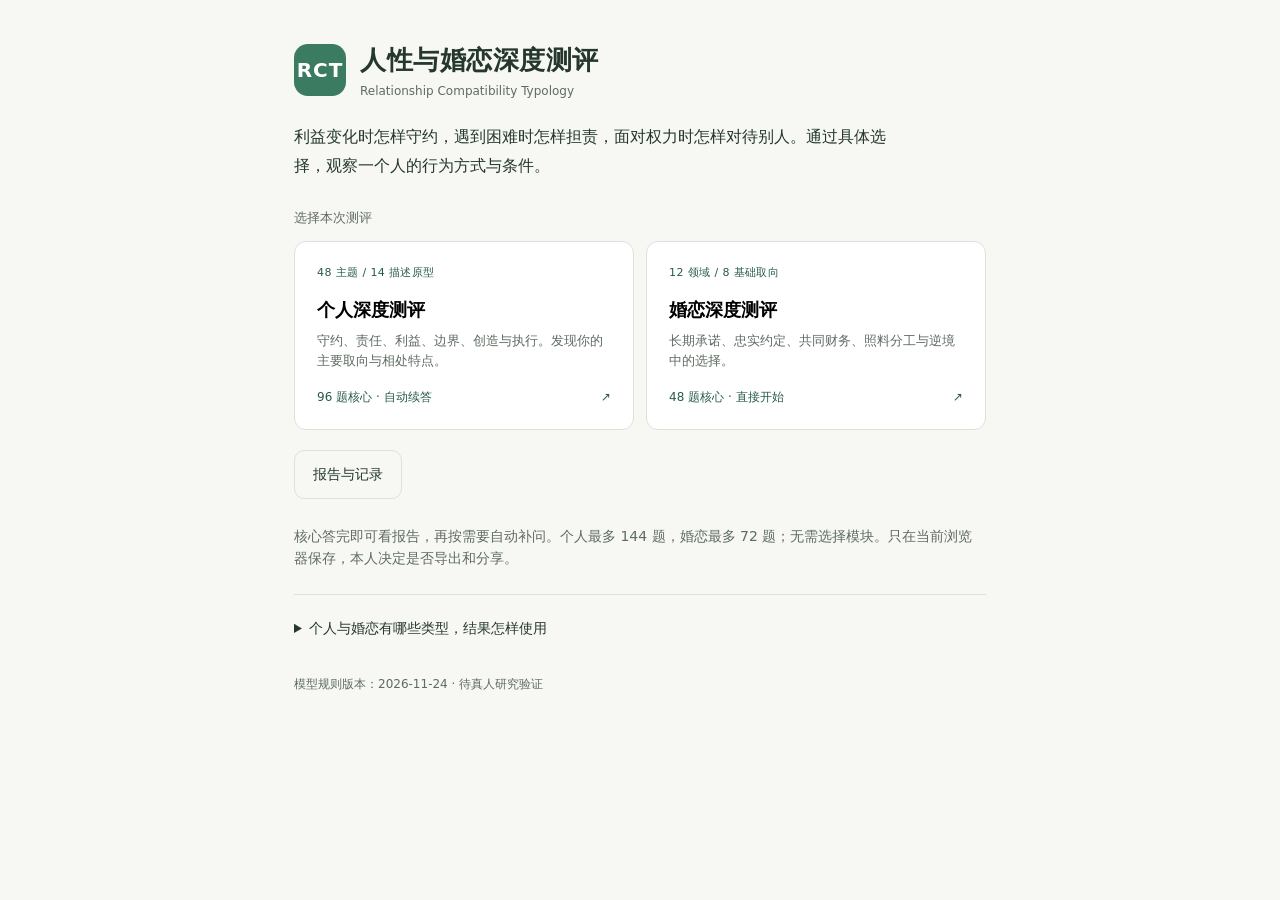
==== commit 07b6fe0b: "Separate marriage dimensions and assign fixed type colors" ====
--- a/index.html
+++ b/index.html
@@ -5,11 +5,11 @@
   <meta name="viewport" content="width=device-width, initial-scale=1.0">
   <meta name="description" content="RCT 人性与婚恋深度测评：48个人主题、14种描述原型、12个婚恋领域。用画像描述、维度解析、雷达图与动物象征理解行为倾向。">
   <title>RCT 人性与婚恋深度测评</title>
-  <link rel="stylesheet" href="css/style.css?v=20261124-depth-v4">
-  <link rel="stylesheet" href="css/depth.css?v=20261124-depth-v4">
+  <link rel="stylesheet" href="css/style.css?v=20261125-depth-v5">
+  <link rel="stylesheet" href="css/depth.css?v=20261125-depth-v5">
 </head>
 <body>
-  <main class="app" id="depth-app" data-release="20261124-depth-v4">
+  <main class="app" id="depth-app" data-release="20261125-depth-v5">
     <section id="page-home" class="page active">
       <header class="hero">
         <div class="brand"><span class="logo">RCT</span><div class="brand-text">
@@ -25,7 +25,7 @@
           <span class="mode-count">96 题核心 · 自动续答 <span aria-hidden="true">↗</span></span>
         </button>
         <button type="button" class="mode-card" data-scene="love" data-start="marriage" style="--scene-color:var(--green-strong)">
-          <span class="mode-kicker">12 个婚恋领域</span><span class="mode-title">婚恋深度测评</span>
+          <span class="mode-kicker">12 领域 / 8 基础取向</span><span class="mode-title">婚恋深度测评</span>
           <span class="mode-desc">长期承诺、忠实约定、共同财务、照料分工与逆境中的选择。</span>
           <span class="mode-count">48 题核心 · 直接开始 <span aria-hidden="true">↗</span></span>
         </button>
@@ -34,8 +34,8 @@
         <button type="button" class="btn btn-ghost" id="btn-history">报告与记录</button>
       </div>
       <p class="home-foot muted">核心答完即可看报告，再按需要自动补问。个人最多 144 题，婚恋最多 72 题；无需选择模块。只在当前浏览器保存，本人决定是否导出和分享。</p>
-      <details class="depth-library"><summary>14 类怎样形成，结果怎样使用</summary><div id="type-library"></div>
-        <p class="muted">不同倾向可以同时存在。接近时会描述并存的特点，信息不足时按维度理解；动物图案只是视觉象征。当前模型未经过真人研究验证，不能给出背叛概率、终身忠诚保证或未来成就预测。</p>
+      <details class="depth-library"><summary>个人与婚恋有哪些类型，结果怎样使用</summary><div id="type-library"></div>
+        <p class="muted">个人有 14 个基础类型，婚恋有 8 个基础取向，主要取向可组合。颜色和动物帮助辨认类型，不表示优劣。当前模型未经过真人研究验证，不能给出背叛概率、终身忠诚保证或未来成就预测。</p>
       </details>
       <p id="home-status" class="storage-note muted" role="status"></p>
     </section>
@@ -92,13 +92,13 @@
     </section>
     <noscript>本测评需要开启 JavaScript 才能在本地处理回答。</noscript>
   </main>
-  <script src="js/depth/model.js?v=20261124-depth-v4"></script>
-  <script src="js/depth/engine.js?v=20261124-depth-v4"></script>
-  <script src="js/depth/data.js?v=20261124-depth-v4"></script>
-  <script src="js/depth/identity.js?v=20261124-depth-v4"></script>
-  <script src="js/depth/affinities.js?v=20261124-depth-v4"></script>
-  <script src="js/depth/profile.js?v=20261124-depth-v4"></script>
-  <script src="js/depth/visuals.js?v=20261124-depth-v4"></script>
-  <script src="js/depth/app.js?v=20261124-depth-v4"></script>
+  <script src="js/depth/model.js?v=20261125-depth-v5"></script>
+  <script src="js/depth/engine.js?v=20261125-depth-v5"></script>
+  <script src="js/depth/data.js?v=20261125-depth-v5"></script>
+  <script src="js/depth/identity.js?v=20261125-depth-v5"></script>
+  <script src="js/depth/affinities.js?v=20261125-depth-v5"></script>
+  <script src="js/depth/profile.js?v=20261125-depth-v5"></script>
+  <script src="js/depth/visuals.js?v=20261125-depth-v5"></script>
+  <script src="js/depth/app.js?v=20261125-depth-v5"></script>
 </body>
 </html>
--- a/css/depth.css
+++ b/css/depth.css
@@ -14,7 +14,8 @@
 .depth-library p { font-size: 13px; margin-top: 12px; }
 .type-library-list { display: grid; grid-template-columns: 1fr 1fr; gap: 0 20px; margin: 8px 0 18px; }
 .type-library-list article { display: flex; align-items: center; gap: 14px; padding: 14px 0; border-bottom: 1px solid var(--line); font-size: 13px; }
-.type-library-list .library-glyph { color: var(--green-strong); font-size: 26px; font-family: "Songti SC", serif; width: 34px; text-align: center; }
+.library-heading { font-size: 13px; font-weight: 500; margin-top: 18px; }
+.type-library-list .library-glyph { color: var(--trait-color); background: var(--trait-soft); border-radius: 50%; font-size: 24px; font-family: "Songti SC", serif; width: 40px; height: 40px; display: grid; place-items: center; }
 .type-library-list p { margin: 2px 0 0; color: var(--muted); font-size: 12px; }
 #depth-skip.selected { background: var(--green-soft); color: var(--green-strong); border-color: var(--green); }
 #page-depth-quiz .quiz-actions .btn { min-width: 0; padding-inline: 14px; }
@@ -31,7 +32,7 @@
 .profile-summary { grid-column: 1 / -1; max-width: 680px; font-size: 15px; line-height: 1.8; margin-top: 4px; }
 .profile-emblem { color: var(--green-strong); justify-self: end; text-align: center; }
 .profile-symbols { position: relative; display: flex; justify-content: center; align-items: center; width: 186px; height: 186px; border-radius: 50%; background: var(--green-soft); }
-.profile-symbols::before { content: ""; position: absolute; inset: 9px; border: 1px solid #c7d5c4; border-radius: 50%; }
+.profile-symbols::before { content: ""; position: absolute; inset: 9px; border: 1px solid currentColor; opacity: .16; border-radius: 50%; }
 .animal-symbol { display: block; width: 142px; height: 142px; }
 .profile-emblem.paired .animal-symbol { width: 94px; height: 116px; }
 .profile-emblem.paired .animal-symbol:first-child { margin-top: -22px; margin-right: -2px; }
@@ -39,9 +40,9 @@
 .profile-emblem figcaption { margin-top: 9px; font-size: 11px; letter-spacing: 2px; color: var(--muted); }
 .profile-highlights { grid-column: 1 / -1; display: grid; grid-template-columns: repeat(3, 1fr); gap: 24px; margin-top: 20px; padding-top: 22px; border-top: 1px solid var(--line); }
 .profile-highlight { display: flex; gap: 16px; align-items: center; }
-.profile-highlight > span { font-family: "Songti SC", "Noto Serif CJK SC", serif; font-size: 38px; line-height: 1; color: var(--green-strong); }
+.profile-highlight > span { font-family: "Songti SC", "Noto Serif CJK SC", serif; font-size: 38px; line-height: 1; color: var(--trait-color); }
 .profile-highlight strong { font-size: 13px; font-weight: 500; }
-.profile-highlight p { font-size: 20px; color: var(--green-strong); font-variant-numeric: tabular-nums; margin-top: 2px; }
+.profile-highlight p { font-size: 20px; color: var(--trait-color); font-variant-numeric: tabular-nums; margin-top: 2px; }
 .profile-highlight small { font-size: 10px; color: var(--muted); white-space: nowrap; margin-left: 3px; }
 .profile-ratio-note { grid-column: 1 / -1; color: var(--muted); font-size: 10px; margin-top: 2px; }
 .report-section { padding: 28px 0; border-bottom: 1px solid var(--line); }
@@ -100,10 +101,10 @@
 .affinity-list { display: grid; grid-template-columns: 1fr 1fr; column-gap: 30px; }
 .affinity-entry { border-bottom: 1px solid var(--line); min-width: 0; align-self: start; }
 .affinity-entry > summary { display: grid; grid-template-columns: 48px 1fr 12px; gap: 14px; align-items: center; list-style: none; cursor: pointer; padding: 18px 0; min-height: 90px; }
-.affinity-symbol { color: var(--green-strong); }
+.affinity-symbol { color: var(--trait-color); background: var(--trait-soft); border-radius: 50%; }
 .affinity-symbol .animal-symbol { width: 48px; height: 48px; }
 .affinity-entry strong { font-size: 14px; font-weight: 500; }
-.affinity-entry small { color: var(--green-strong); font-family: "Songti SC", serif; font-size: 13px; margin-left: 7px; }
+.affinity-entry small { color: var(--trait-color); font-family: "Songti SC", serif; font-size: 13px; margin-left: 7px; }
 .affinity-reason { display: block; color: var(--muted); font-size: 12px; line-height: 1.7; margin-top: 5px; }
 .affinity-expand { color: var(--muted); font-size: 18px; }
 .affinity-entry[open] .affinity-expand { transform: rotate(45deg); }
